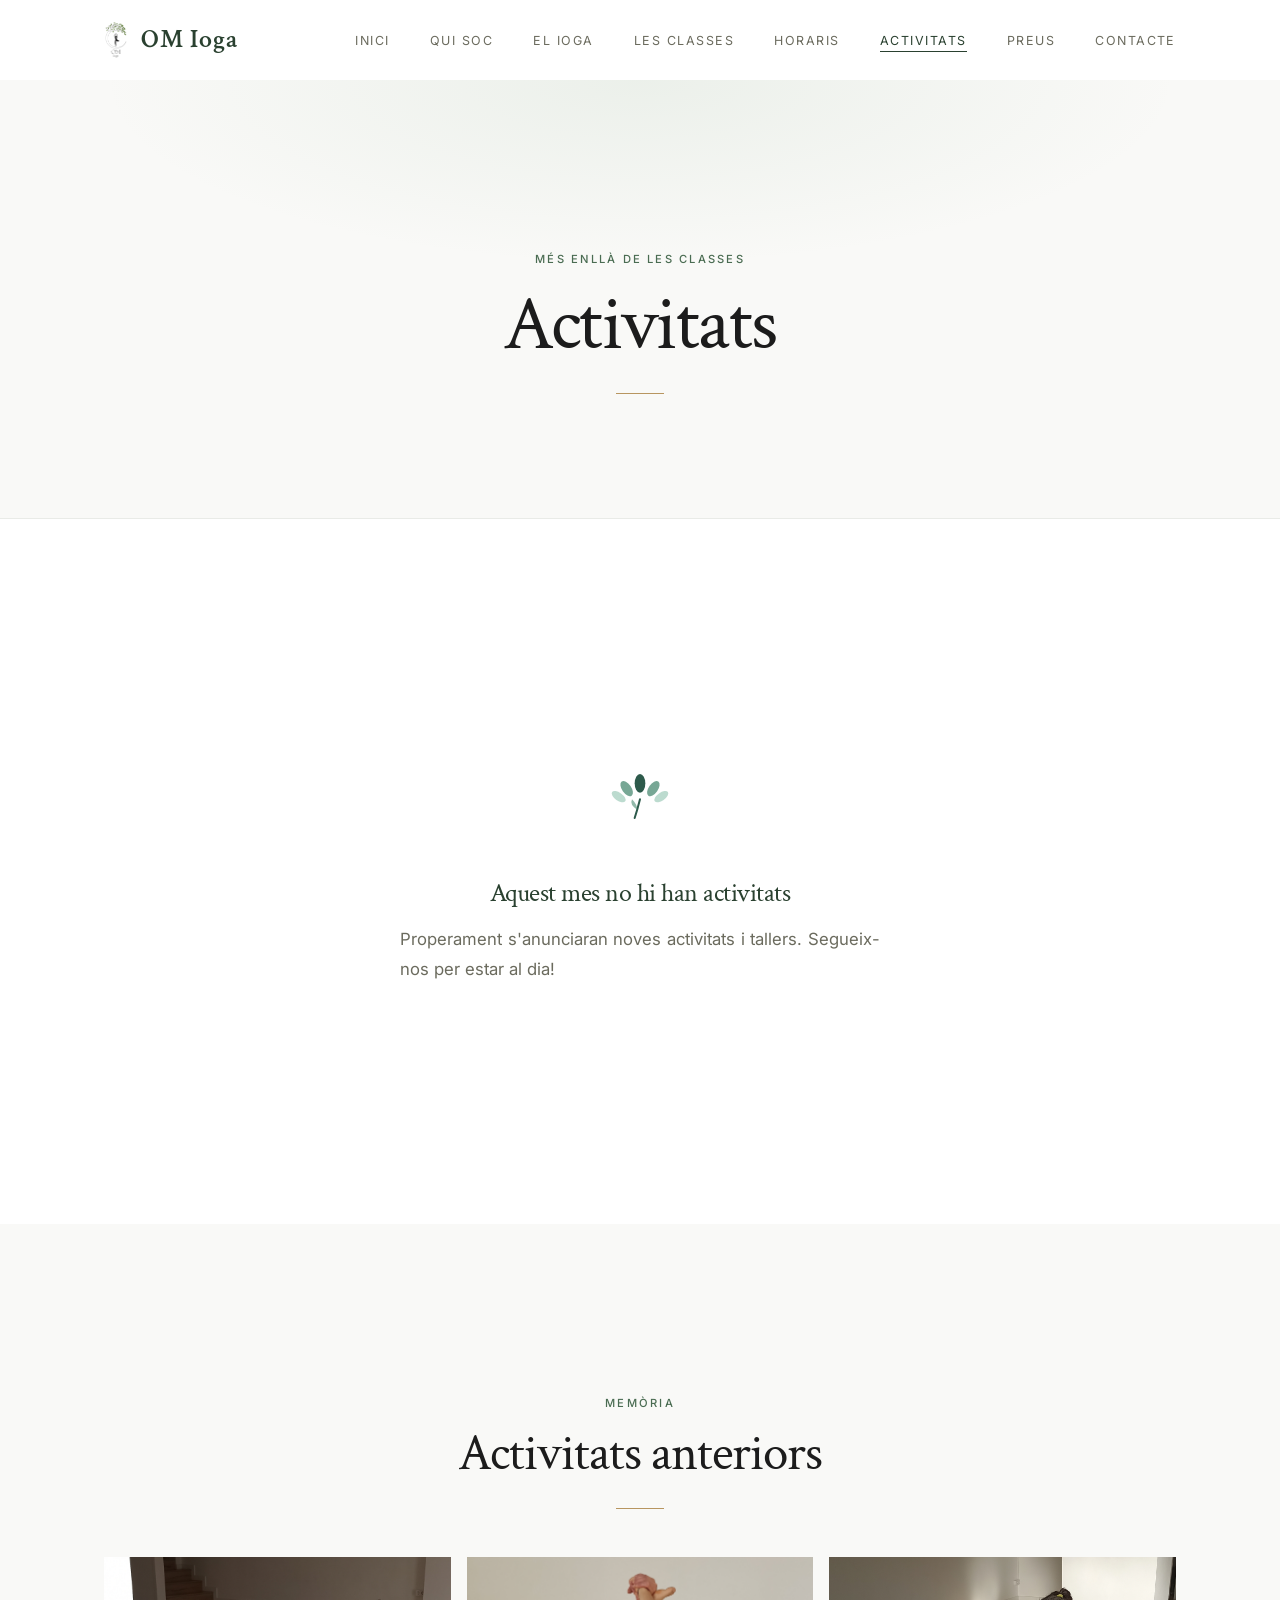
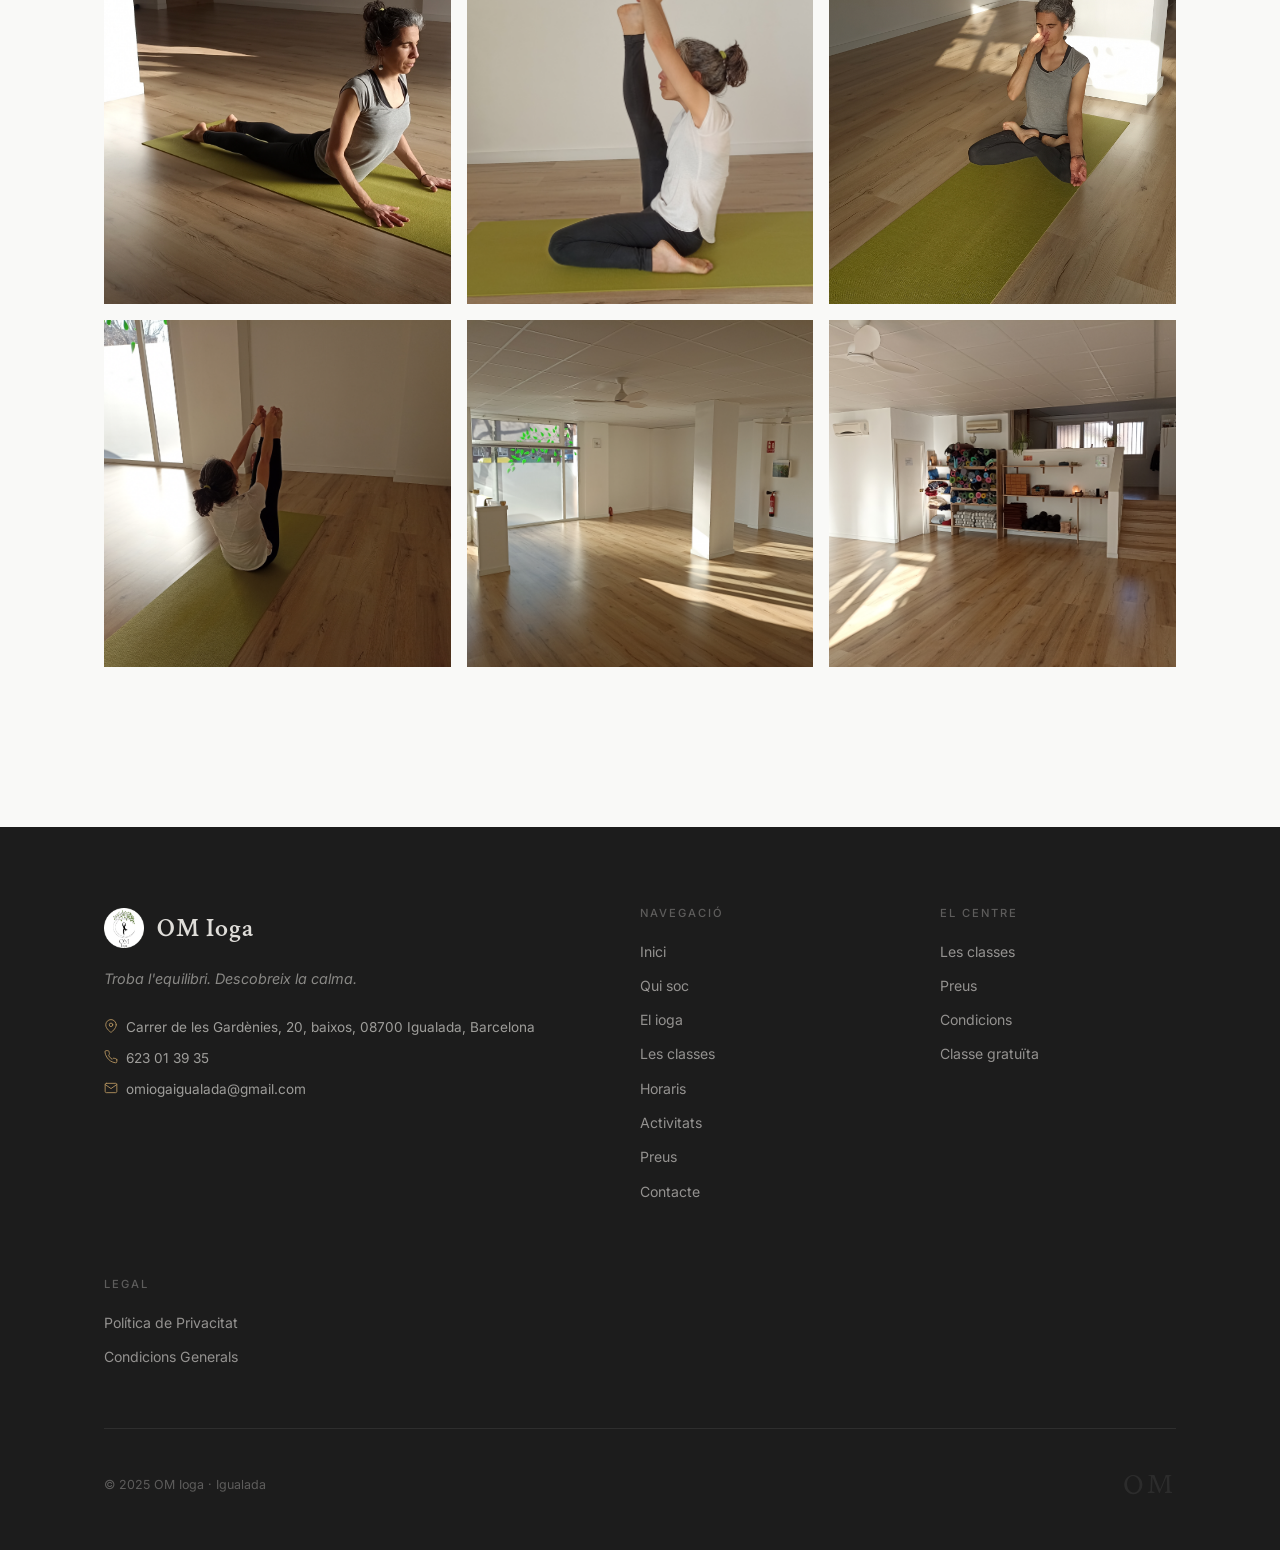
==== activitats.html @ 67debe31 "Canvis" ====
<!DOCTYPE html>
<html lang="ca">
<head>
  <meta charset="UTF-8" />
  <meta name="viewport" content="width=device-width, initial-scale=1.0" />
  <meta name="description" content="Activitats especials, tallers i esdeveniments a OM Ioga Igualada." />
  <meta name="theme-color" content="#2A4130" />
  <title>Activitats | OM Ioga</title>

  <!-- Open Graph -->
  <meta property="og:title"       content="Activitats | OM Ioga" />
  <meta property="og:description" content="Activitats especials, tallers i esdeveniments a OM Ioga Igualada." />
  <meta property="og:type"        content="website" />
  <meta property="og:locale"      content="ca_ES" />

  <link rel="canonical" href="activitats.html" />
  <link rel="icon" type="image/png" href="assets/images/logo-fondo-blanc.png">
  <link rel="stylesheet" href="css/styles.css" />
  <link rel="preconnect" href="https://fonts.googleapis.com" />
  <link rel="preconnect" href="https://fonts.gstatic.com" crossorigin />
  <style>
    /* ── Activitats page styles ── */
    .activitat-empty {
      text-align: center;
      padding: 5rem 2rem;
      color: var(--text-light);
    }
    .activitat-empty .empty-icon {
      font-size: 3.5rem;
      margin-bottom: 1.5rem;
      display: block;
    }
    .activitat-empty h2 {
      font-size: 1.6rem;
      color: var(--green-deep);
      margin-bottom: 1rem;
    }
    .activitat-empty p {
      max-width: 480px;
      margin: 0 auto;
      font-size: 1.05rem;
    }

    .activitat-card {
      display: grid;
      grid-template-columns: 1fr 1fr;
      gap: 3rem;
      align-items: center;
      background: var(--white);
      border-radius: var(--radius-lg);
      overflow: hidden;
      box-shadow: 0 4px 24px rgba(0,0,0,0.07);
    }
    @media (max-width: 768px) {
      .activitat-card { grid-template-columns: 1fr; }
    }
    .activitat-card img {
      width: 100%;
      height: 420px;
      object-fit: cover;
      display: block;
    }
    .activitat-info {
      padding: 2.5rem 2.5rem 2.5rem 0;
    }
    @media (max-width: 768px) {
      .activitat-info { padding: 2rem; }
    }
    .activitat-info h2 {
      font-size: 2rem;
      color: var(--green-deep);
      margin-bottom: 1rem;
    }
    .activitat-meta {
      display: flex;
      flex-wrap: wrap;
      gap: 0.75rem 1.5rem;
      margin-bottom: 1.5rem;
    }
    .activitat-meta span {
      font-size: 0.92rem;
      color: var(--text-light);
      display: flex;
      align-items: center;
      gap: 0.4rem;
    }
    .activitat-info .descripcio {
      font-size: 1.05rem;
      line-height: 1.7;
      margin-bottom: 1.5rem;
      color: var(--text);
    }
    .activitat-preu {
      font-size: 1.4rem;
      font-weight: 700;
      color: var(--green-deep);
      margin-bottom: 1.75rem;
    }

    /* Gallery */
    .activitats-gallery {
      display: grid;
      grid-template-columns: repeat(3, 1fr);
      gap: 1rem;
    }
    @media (max-width: 600px) {
      .activitats-gallery { grid-template-columns: repeat(2, 1fr); }
    }
    .activitats-gallery img {
      width: 100%;
      aspect-ratio: 1 / 1;
      object-fit: cover;
      border-radius: var(--radius-md);
      display: block;
      transition: transform 0.3s ease, box-shadow 0.3s ease;
    }
    .activitats-gallery img:hover {
      transform: scale(1.03);
      box-shadow: 0 8px 24px rgba(0,0,0,0.15);
    }
  </style>
</head>
<body>
  <div id="page-transition" aria-hidden="true"></div>
  <nav id="nav" role="navigation" aria-label="Navegació principal">
    <div class="container nav-inner">
      <a id="nav-logo" class="nav-logo" href="index.html" aria-label="OM Ioga - Inici"><img src="assets/images/omioga-logo.png" alt="OM Ioga"></a>
      <ul id="nav-menu" class="nav-menu" role="menubar"></ul>
      <button id="nav-toggle" class="nav-toggle" aria-label="Obrir menú" aria-expanded="false" aria-controls="nav-menu">
        <span></span><span></span><span></span>
      </button>
    </div>
  </nav>
  <main id="main" role="main"></main>
  <footer id="footer" role="contentinfo"></footer>
  
  <script src="js/main.js"></script>
  <script>
    // Load and render activitats page from content.json
    document.addEventListener('DOMContentLoaded', async () => {
      await loadData();
      buildNav();
      buildFooter();
      buildActivitats(DATA.pages.activitats);
      initNav();
      initScrollAnimations();
      initPageTransitions();
      document.body.style.opacity = '1';
    });
  </script>
</body>
</html>
---- css/styles.css ----
/* ============================================================
   OM IOGA — STYLESHEET PREMIUM
   Disseny: Luxury Minimal · Natura · Apple-level smoothness
   ============================================================ */

/* ── Imports ── */
@import url('https://fonts.googleapis.com/css2?family=Crimson+Text:ital,wght@0,400;0,600;1,400&family=Inter:wght@300;400;500;600&display=swap');

/* ── Design Tokens ── */
:root {
  --cream:        #FAFAF8;
  --cream-dark:   #F9F9F7;
  --green-deep:   #2A4130;
  --green-mid:    #4A6C52;
  --green-light:  #8AAF8E;
  --green-pale:   #C8DCC8;
  --gold:         #B89660;
  --gold-light:   #D4B87A;
  --charcoal:     #1C1C1C;
  --text:         #3A3A3A;
  --text-light:   #6B6B5E;
  --white:        #FFFFFF;
  --border:       rgba(42, 65, 48, 0.08);
  --shadow:       0 4px 40px rgba(42, 65, 48, 0.06);
  --shadow-md:    0 8px 60px rgba(42, 65, 48, 0.1);

  --font-display: 'Crimson Text', Georgia, serif;
  --font-body:    'Inter', sans-serif;

  --radius:       12px;
  --radius-lg:    24px;
  --radius-xl:    40px;

  --transition:   0.5s cubic-bezier(0.25, 0.46, 0.45, 0.94);
  --transition-fast: 0.25s cubic-bezier(0.25, 0.46, 0.45, 0.94);

  --max-w:        1200px;
  --nav-h:        80px;
  --section-gap:  160px;
}

/* ── Reset & Base ── */
*, *::before, *::after { box-sizing: border-box; margin: 0; padding: 0; }

html {
  scroll-behavior: smooth;
  -webkit-font-smoothing: antialiased;
  -moz-osx-font-smoothing: grayscale;
}

body {
  font-family: var(--font-body);
  background: var(--white);
  color: var(--text);
  font-size: 16px;
  line-height: 1.7;
  font-weight: 400;
  overflow-x: hidden;
  padding-top: var(--nav-h);
  /* Hidden by default — JS sets opacity:1 after content is built */
  opacity: 0;
  transition: opacity 0.5s ease;
}

img { display: block; max-width: 100%; height: auto; }
a   { color: inherit; text-decoration: none; }
ul  { list-style: none; }
button { cursor: pointer; border: none; background: none; font: inherit; }

::selection {
  background: var(--green-pale);
  color: var(--green-deep);
}

/* ── Typography ── */
h1, h2, h3, h4, h5, h6 {
  font-family: var(--font-display);
  font-weight: 400;
  line-height: 1.15;
  color: var(--charcoal);
}

h1 { font-size: clamp(2.8rem, 6vw, 5.5rem); letter-spacing: -0.02em; }
h2 { font-size: clamp(2rem, 4vw, 3.6rem); letter-spacing: -0.02em; }
h3 { font-size: clamp(1.4rem, 2.5vw, 2rem); }
h4 { font-size: 1.25rem; font-family: var(--font-body); font-weight: 500; }
p  { font-size: 1rem; color: var(--text-light); line-height: 1.8; text-align: justify; }

.pretitle {
  padding-top: 10px;
  font-family: var(--font-body);
  font-size: 0.7rem;
  font-weight: 500;
  letter-spacing: 0.2em;
  text-transform: uppercase;
  color: var(--green-mid);
  display: block;
  margin-bottom: 0.75rem;
}

/* ── Layout ── */
.container {
  width: 100%;
  max-width: var(--max-w);
  margin: 0 auto;
  padding: 0 clamp(1.5rem, 5vw, 4rem);
}

section { padding: var(--section-gap) 0; }

.section-header {
  text-align: center;
  max-width: 640px;
  margin: 0 auto 4rem;
}

.section-header p {
  margin-top: 1rem;
  font-size: 1.05rem;
}

/* ── Divider ── */
.divider {
  width: 48px;
  height: 1px;
  background: var(--gold);
  margin: 1.5rem auto;
  display: block;
}

.divider--left {
  margin-left: 0;
}

/* ── Navigation ── */
#nav {
  position: fixed;
  top: 0; left: 0; right: 0;
  z-index: 1000;
  height: var(--nav-h);
  background: var(--white);
  transition: background var(--transition), box-shadow var(--transition);
}

#nav.scrolled {
  background: rgba(255, 255, 255, 0.98);
  backdrop-filter: blur(20px);
  -webkit-backdrop-filter: blur(20px);
  box-shadow: 0 1px 0 var(--border);
}

.nav-inner {
  display: flex;
  align-items: center;
  justify-content: space-between;
  height: var(--nav-h);
}

.nav-logo {
  display: flex;
  align-items: center;
  gap: 0.8rem;
  font-family: var(--font-display);
  font-size: 1.6rem;
  font-weight: 600;
  color: var(--green-deep);
  letter-spacing: 0.04em;
}

.logo-img {
  height: 40px;
  width: auto;
  max-width: 50px;
  flex-shrink: 0;
}

.middle-image {
  border-radius: var(--radius-lg);
  padding-bottom: 10px; ;
}

.logo-text {
  display: flex;
  align-items: center;
}

.nav-logo .logo-symbol {
  font-size: 1.1rem;
  color: var(--gold);
}

.nav-menu {
  display: flex;
  align-items: center;
  gap: 2.5rem;
}

.nav-menu a {
  font-size: 0.78rem;
  font-weight: 400;
  letter-spacing: 0.12em;
  text-transform: uppercase;
  color: var(--text-light);
  transition: color var(--transition-fast);
  position: relative;
  padding-bottom: 2px;
}

.nav-menu a::after {
  content: '';
  position: absolute;
  bottom: -2px; left: 0;
  width: 0; height: 1px;
  background: var(--green-deep);
  transition: width var(--transition);
}

.nav-menu a:hover,
.nav-menu a.active {
  color: var(--green-deep);
}

.nav-menu a:hover::after,
.nav-menu a.active::after {
  width: 100%;
}

/* Hamburger */
.nav-toggle {
  display: none;
  flex-direction: column;
  gap: 5px;
  width: 28px;
  cursor: pointer;
  padding: 4px;
}

.nav-toggle span {
  display: block;
  height: 1px;
  background: var(--green-deep);
  transition: all var(--transition);
  transform-origin: center;
}

.nav-toggle.open span:nth-child(1) {
  transform: translateY(6px) rotate(45deg);
}

.nav-toggle.open span:nth-child(2) {
  opacity: 0;
  transform: scaleX(0);
}

.nav-toggle.open span:nth-child(3) {
  transform: translateY(-6px) rotate(-45deg);
}

/* ── Page Transition Overlay ── */
#page-transition {
  position: fixed;
  inset: 0;
  background: var(--green-light);
  z-index: 9999;
  pointer-events: none;
  opacity: 0;
  transition: opacity 0.4s ease;
}

#page-transition.active { opacity: 1; pointer-events: all; }

/* ── Hero (Internal Pages) ── */
.page-hero {
  padding: calc(var(--nav-h) + 80px) 0 100px;
  text-align: center;
  border-bottom: 1px solid var(--border);
  background: var(--cream-dark);
  position: relative;
  overflow: hidden;
}

.page-hero::before {
  content: '';
  position: absolute;
  inset: 0;
  background: radial-gradient(ellipse 60% 60% at 50% 0%, rgba(138, 175, 142, 0.12) 0%, transparent 70%);
  pointer-events: none;
}

.page-hero h1 {
  margin-top: 0.25rem;
}

/* ── Home Hero ── */
.home-hero {
  min-height: 100vh;
  display: flex;
  align-items: center;
  position: relative;
  overflow: hidden;
  padding: var(--nav-h) 0 0;
}

.home-hero__bg {
  position: absolute;
  inset: 0;
  background: radial-gradient(ellipse 80% 80% at 50% -10%, rgba(138, 175, 142, 0.08) 0%, transparent 65%),
              radial-gradient(ellipse 50% 50% at 85% 80%, rgba(184, 150, 96, 0.05) 0%, transparent 60%);
}

.home-hero__content {
  position: relative;
  z-index: 2;
  max-width: 720px;
}

.home-hero h1 {
  font-size: clamp(3.5rem, 8vw, 7rem);
  font-weight: 600;
  color: var(--green-deep);
  line-height: 1.05;
  margin-bottom: 0.3rem;
}

.home-hero__subtitle {
  font-family: var(--font-body);
  font-size: 0.8rem;
  letter-spacing: 0.35em;
  text-transform: uppercase;
  color: var(--green-light);
  display: block;
  margin-bottom: 2rem;
}

.home-hero__desc {
  font-size: 1.1rem;
  color: var(--text-light);
  max-width: 520px;
  margin-bottom: 3rem;
  line-height: 1.85;
}

.hero-ctas {
  display: flex;
  gap: 1rem;
  flex-wrap: wrap;
}

/* ── Tree SVG Container ── */
.home-hero__tree,
.home-hero__logo {
  position: absolute;
  right: -2%;
  top: 50%;
  transform: translateY(-50%);
  width: 52%;
  max-width: 680px;
  opacity: 0.95;
  pointer-events: none;
  display: flex;
  align-items: center;
  justify-content: center;
}

.home-hero__logo img {
  width: 100%;
  max-width: 420px;
  height: auto;
  pointer-events: none;
}

/* ── Buttons ── */
.btn {
  display: inline-flex;
  align-items: center;
  gap: 0.5rem;
  padding: 0.9rem 2.2rem;
  border-radius: 50px;
  font-family: var(--font-body);
  font-size: 0.78rem;
  font-weight: 500;
  letter-spacing: 0.1em;
  text-transform: uppercase;
  transition: all var(--transition);
  white-space: nowrap;
}

.btn-primary {
  background: var(--green-deep);
  color: var(--cream);
}

.btn-primary:hover {
  background: var(--green-mid);
  transform: translateY(-2px);
  box-shadow: 0 12px 40px rgba(42, 65, 48, 0.25);
}

.btn-secondary {
  background: transparent;
  color: var(--green-deep);
  border: 1px solid var(--green-deep);
}

.btn-secondary:hover {
  background: var(--green-deep);
  color: var(--cream);
  transform: translateY(-2px);
}

.btn-gold {
  background: var(--gold);
  color: var(--white);
}

.btn-gold:hover {
  background: var(--gold-light);
  transform: translateY(-2px);
  box-shadow: 0 12px 40px rgba(184, 150, 96, 0.3);
}

/* ── Scroll Indicator ── */
.scroll-hint {
  position: absolute;
  bottom: 2.5rem;
  left: 50%;
  transform: translateX(-50%);
  display: flex;
  flex-direction: column;
  align-items: center;
  gap: 0.5rem;
  font-size: 0.65rem;
  letter-spacing: 0.2em;
  text-transform: uppercase;
  color: var(--green-light);
  animation: bounce 2.4s ease-in-out infinite;
}

.scroll-hint__line {
  width: 1px;
  height: 48px;
  background: linear-gradient(to bottom, var(--green-light), transparent);
}

@keyframes bounce {
  0%, 100% { transform: translateX(-50%) translateY(0); }
  50%       { transform: translateX(-50%) translateY(8px); }
}

/* ── Intro Section (Home) ── */
.intro-section {
  background: var(--cream-dark);
  padding: 100px 0;

}

.intro-grid {
  display: grid;
  grid-template-columns: 1fr 1fr;
  gap: 6rem;
  align-items: center;
}

.intro-text h2 {
  margin-bottom: 1.5rem;
}

.intro-text p {
  font-size: 1.05rem;
  margin-bottom: 1.5rem;
}

.intro-highlight {
  border-left: 2px solid var(--gold);
  padding-left: 1.5rem;
  font-family: var(--font-display);
  font-size: 1.15rem;
  font-style: italic;
  color: var(--green-mid);
  line-height: 1.6;
}

.intro-visual {
  display: flex;
  justify-content: center;
  align-items: center;
}

/* ── Pillars (Home) ── */
.pillars-section {
  padding: var(--section-gap) 0;
}

.pillars-grid {
  display: grid;
  grid-template-columns: repeat(3, 1fr);
  gap: 2rem;
}

.pillar-card {
  padding: 3.5rem 3rem;
  background: var(--white);
  border-radius: var(--radius-lg);
  border: 1px solid var(--border);
  transition: transform var(--transition), box-shadow var(--transition);
  position: relative;
  overflow: hidden;
}

.pillar-card::before {
  content: '';
  position: absolute;
  top: 0; left: 0; right: 0;
  height: 3px;
  background: linear-gradient(90deg, var(--green-mid), var(--gold));
  transform: scaleX(0);
  transition: transform var(--transition);
  transform-origin: left;
}

.pillar-card:hover {
  transform: translateY(-6px);
  box-shadow: var(--shadow-md);
}

.pillar-card:hover::before {
  transform: scaleX(1);
}

.pillar-icon {
  width: 48px;
  height: 48px;
  margin-bottom: 1.5rem;
}

.pillar-card h3 {
  font-size: 1.4rem;
  margin-bottom: 0.75rem;
  color: var(--green-deep);
}

/* ── Quote Section ── */
.quote-section {
  padding: 80px 0;
  background: var(--green-deep);
  text-align: center;
  position: relative;
  overflow: hidden;
}

.quote-section::before {
  content: '';
  position: absolute;
  inset: 0;
  background: radial-gradient(ellipse 60% 60% at 50% 50%, rgba(138, 175, 142, 0.15) 0%, transparent 70%);
}

.quote-mark {
  font-family: var(--font-display);
  font-size: 8rem;
  line-height: 0.6;
  color: rgba(255,255,255,0.06);
  font-style: italic;
  margin-bottom: -1rem;
  display: block;
}

blockquote {
  font-family: var(--font-display);
  font-size: clamp(1.5rem, 3vw, 2.4rem);
  font-weight: 300;
  font-style: italic;
  color: rgba(255,255,255,0.9);
  line-height: 1.45;
  max-width: 760px;
  margin: 0 auto;
  position: relative;
  z-index: 1;
}

.quote-attribution {
  display: block;
  margin-top: 1.5rem;
  font-family: var(--font-body);
  font-size: 0.72rem;
  letter-spacing: 0.2em;
  text-transform: uppercase;
  color: var(--green-light);
  position: relative;
  z-index: 1;
}

/* ── CTA Section ── */
.cta-section {
  padding: 100px 0;
  text-align: center;
  background: var(--cream-dark);
}

.cta-section h2 {
  margin-bottom: 1rem;
}

.cta-section p {
  font-size: 1.05rem;
  margin-bottom: 2.5rem;
  max-width: 520px;
  margin-left: auto;
  margin-right: auto;
}

/* ── Milestones (Qui soc) ── */
.milestones {
  display: grid;
  grid-template-columns: repeat(2, 1fr);
  gap: 1.5rem;
  margin: 3rem 0;
}

.milestone-item {
  padding: 2rem;
  background: var(--white);
  border-radius: var(--radius);
  border: 1px solid var(--border);
  display: flex;
  gap: 1.5rem;
  align-items: flex-start;
}

.milestone-year {
  font-family: var(--font-display);
  font-size: 1.6rem;
  color: var(--gold);
  font-weight: 400;
  white-space: nowrap;
  line-height: 1;
  min-width: 80px;
}

.milestone-text {
  font-size: 0.9rem;
  color: var(--text-light);
  line-height: 1.6;
}

/* ── Bio section ── */
.bio-layout {
  display: grid;
  grid-template-columns: 5fr 4fr;
  gap: 6rem;
  align-items: start;
}

/* Qui Soc — 2 columnes desktop: text esquerra, foto dreta per fila
   Mòbil: columna única, text i foto intercalats en ordre natural */
.bio-split {
  display: grid;
  grid-template-columns: 1fr 1fr;
  gap: 2.5rem 5rem;
  align-items: center;
}

/* Parells text/foto: cada element explícitament a la seva columna */
.bio-item--text {
  grid-column: 1;
  font-size: 1.05rem;
  line-height: 1.85;
  color: var(--text-light);
  align-self: center;
}

.bio-item--img {
  grid-column: 2;
  width: 100%;
  height: auto;
  border-radius: var(--radius-lg);
  box-shadow: var(--shadow-md);
  object-fit: cover;
  align-self: center;
}

.bio-split__text {
  display: flex;
  flex-direction: column;
  gap: 1.5rem;
}

.bio-split__text p {
  font-size: 1.05rem;
  line-height: 1.85;
  color: var(--text-light);
}

.bio-split__images {
  display: flex;
  flex-direction: column;
  gap: 1.5rem;
  position: sticky;
  top: calc(var(--nav-h) + 2rem);
}

.bio-split__img {
  width: 100%;
  height: auto;
  border-radius: var(--radius-lg);
  box-shadow: var(--shadow-md);
  object-fit: cover;
}

.bio-centered {
  max-width: 720px;
  margin: 0 auto;
  text-align: center;
}

.bio-centered p {
  margin-bottom: 1.4rem;
  font-size: 1.05rem;
  line-height: 1.85;
  text-align: center;
}

.bio-centered .middle-image {
  margin: 1rem auto;
  display: block;
}

.bio-text p {
  margin-bottom: 1.4rem;
  font-size: 1.02rem;
  line-height: 1.85;
}

.bio-aside {
  position: sticky;
  top: calc(var(--nav-h) + 2rem);
}

.bio-card {
  background: var(--cream);
  border-radius: var(--radius-lg);
  padding: 2.5rem;
  border: 1px solid var(--border);
}

/* ── Values ── */
.values-grid {
  display: grid;
  grid-template-columns: repeat(3, 1fr);
  gap: 2rem;
  margin-top: 3rem;
}

.value-item {
  padding: 2rem 1.5rem;
  background: var(--cream);
  border-radius: var(--radius);
  border-bottom: 2px solid var(--green-pale);
  transition: border-color var(--transition), transform var(--transition);
}

.value-item:hover {
  border-color: var(--green-mid);
  transform: translateY(-3px);
}

.value-item h4 {
  color: var(--green-deep);
  margin-bottom: 0.75rem;
}

/* ── Styles (Tipus de Ioga) ── */
.styles-grid {
  display: grid;
  grid-template-columns: repeat(3, 1fr);
  gap: 2rem;
}

.style-card {
  padding: 2.5rem 2rem;
  background: var(--white);
  border-radius: var(--radius-lg);
  border: 1px solid var(--border);
  transition: transform var(--transition), box-shadow var(--transition);
}

.style-card:hover {
  transform: translateY(-5px);
  box-shadow: var(--shadow);
}

.style-name {
  font-family: var(--font-display);
  font-size: 2rem;
  color: var(--green-deep);
  margin-bottom: 1rem;
  font-style: italic;
}

/* ── Origin block ── */
.origin-block {
  background: var(--green-deep);
  color: var(--cream);
  border-radius: var(--radius-xl);
  padding: 4rem;
  margin: 4rem 0;
  position: relative;
  overflow: hidden;
}

.origin-block::before {
  content: 'ॐ';
  position: absolute;
  right: 3rem;
  top: 50%;
  transform: translateY(-50%);
  font-size: 10rem;
  color: rgba(255,255,255,0.04);
  line-height: 1;
  pointer-events: none;
}

.origin-block h3 {
  color: var(--cream);
  margin-bottom: 1.5rem;
}

.origin-block p {
  color: rgba(245, 243, 238, 0.8);
  font-size: 1.05rem;
}

.origin-highlight {
  margin-top: 2rem;
  padding: 1.25rem 1.75rem;
  background: rgba(255,255,255,0.08);
  border-left: 2px solid var(--gold);
  border-radius: 0 8px 8px 0;
  font-style: italic;
  font-size: 1rem;
  color: rgba(245, 243, 238, 0.9) !important;
}

/* ── Breath Techniques ── */
.techniques-list {
  display: grid;
  grid-template-columns: repeat(3, 1fr);
  gap: 1.5rem;
  margin-top: 2rem;
}

.technique-item {
  padding: 1.75rem;
  background: var(--white);
  border-radius: var(--radius);
  border: 1px solid var(--border);
}

.technique-name {
  font-family: var(--font-display);
  font-size: 1.3rem;
  color: var(--green-deep);
  margin-bottom: 0.5rem;
  font-style: italic;
}

/* ── Class Features ── */
.features-grid {
  display: grid;
  grid-template-columns: repeat(3, 1fr);
  gap: 1.5rem;
}

.feature-item {
  padding: 2rem;
  background: var(--white);
  border-radius: var(--radius);
  border: 1px solid var(--border);
  transition: transform var(--transition);
}

.feature-item:hover {
  transform: translateY(-3px);
}

.feature-item h4 {
  color: var(--green-deep);
  margin-bottom: 0.5rem;
  font-size: 1rem;
}

.feature-icon {
  width: 32px;
  height: 32px;
  margin-bottom: 1rem;
  color: var(--green-mid);
}

/* ── Session Structure ── */
.session-steps {
  display: flex;
  flex-direction: column;
  gap: 0;
  position: relative;
}

.session-steps::before {
  content: '';
  position: absolute;
  left: 28px;
  top: 0;
  bottom: 0;
  width: 1px;
  background: var(--border);
}

.step-item {
  display: flex;
  gap: 2rem;
  padding: 2rem 0;
  align-items: flex-start;
  position: relative;
}

.step-num {
  font-family: var(--font-display);
  font-size: 0.75rem;
  font-weight: 400;
  letter-spacing: 0.1em;
  color: var(--gold);
  background: var(--cream);
  border: 1px solid var(--border);
  border-radius: 50%;
  width: 56px;
  height: 56px;
  min-width: 56px;
  display: flex;
  align-items: center;
  justify-content: center;
  position: relative;
  z-index: 1;
}

.step-content h4 {
  font-size: 1.05rem;
  color: var(--green-deep);
  margin-bottom: 0.4rem;
}

/* ── Schedule (Horaris) ── */
.schedule-modern-grid {
  display: grid;
  grid-template-columns: repeat(3, 1fr);
  gap: 2rem;
  margin-bottom: 4rem;
}

.schedule-day-card {
  background: var(--white);
  border-radius: var(--radius-lg);
  padding: 2.5rem 2rem;
  border: 1px solid var(--border);
  transition: transform var(--transition), box-shadow var(--transition), border-color var(--transition);
  position: relative;
  overflow: hidden;
}

.schedule-day-card::before {
  content: '';
  position: absolute;
  top: 0;
  left: 0;
  right: 0;
  height: 4px;
  background: linear-gradient(90deg, var(--green-mid), var(--gold));
  transform: scaleX(0);
  transition: transform var(--transition);
  transform-origin: left;
}

.schedule-day-card:hover {
  transform: translateY(-8px);
  box-shadow: var(--shadow-md);
  border-color: var(--green-light);
}

.schedule-day-card:hover::before {
  transform: scaleX(1);
}

.schedule-day-header {
  margin-bottom: 1.75rem;
  padding-bottom: 1.25rem;
  border-bottom: 2px solid var(--green-pale);
}

.schedule-day-name {
  font-family: var(--font-display);
  font-size: 1.8rem;
  color: var(--green-deep);
  font-weight: 600;
  line-height: 1.2;
  margin: 0;
}

.schedule-slots {
  display: flex;
  flex-direction: column;
  gap: 1.25rem;
}

.schedule-slot {
  display: flex;
  gap: 1rem;
  align-items: flex-start;
  padding: 0.75rem 0;
  border-bottom: 1px solid var(--cream-dark);
}

.schedule-slot:last-child {
  border-bottom: none;
}

.slot-time-badge {
  font-size: 0.85rem;
  font-weight: 600;
  color: var(--green-deep);
  min-width: 80px;
  padding: 0.5rem 0.75rem;
  background: var(--green-pale);
  border-radius: 6px;
  text-align: center;
  white-space: nowrap;
}

.slot-info {
  display: flex;
  flex-direction: column;
  gap: 0.25rem;
}

.slot-type {
  font-size: 0.9rem;
  color: var(--text);
  font-weight: 500;
}

.slot-level {
  display: inline-block;
  font-size: 0.65rem;
  letter-spacing: 0.15em;
  text-transform: uppercase;
  color: var(--green-mid);
  background: var(--green-pale);
  opacity: 0.8;
  padding: 0.2rem 0.6rem;
  border-radius: 3px;
  width: fit-content;
}

.schedule-info-banner {
  background: var(--white);
  border: 2px solid var(--gold);
  border-radius: var(--radius-lg);
  padding: 2rem;
  display: flex;
  gap: 1.5rem;
  align-items: flex-start;
  margin-top: 3rem;
}

.banner-icon {
  font-size: 2rem;
  color: var(--gold);
  font-weight: bold;
  min-width: 40px;
  display: flex;
  align-items: center;
  justify-content: center;
}

.banner-text {
  color: var(--text);
  line-height: 1.6;
  font-size: 0.95rem;
}

.banner-text strong {
  color: var(--green-deep);
  display: block;
  margin-bottom: 0.25rem;
  font-size: 1rem;
}

.schedule-image-placeholder {
  width: 100%;
  height: 100%;
  min-height: 360px;
  background: linear-gradient(135deg, rgba(138, 175, 142, 0.08) 0%, rgba(184, 150, 96, 0.05) 100%);
  border: 2px dashed var(--border);
  border-radius: var(--radius-lg);
  display: flex;
  align-items: center;
  justify-content: center;
  text-align: center;
  flex-direction: column;
}

.placeholder-content {
  color: var(--text-light);
}

.placeholder-content h3 {
  color: var(--green-deep);
  margin-bottom: 0.5rem;
  font-size: 1.3rem;
}

.schedule-grid {
  display: grid;
  grid-template-columns: repeat(3, 1fr);
  gap: 1.5rem;
}

/* ── Prices ── */
.price-intro {
  text-align: center;
  max-width: 600px;
  margin: 0 auto 4rem;
  font-size: 1.05rem;
}

.pricing-plans-grid {
  display: grid;
  grid-template-columns: repeat(3, 1fr);
  gap: 2rem;
  margin: 3rem 0;
}

.price-plan-card {
  background: var(--white);
  border-radius: var(--radius-lg);
  padding: 3rem 2.5rem;
  border: 2px solid var(--border);
  text-align: center;
  position: relative;
  transition: all var(--transition);
  display: flex;
  flex-direction: column;
}

.price-plan-card:hover {
  transform: translateY(-8px);
  box-shadow: var(--shadow-md);
  border-color: var(--green-light);
}

.price-plan-card.featured-plan {
  background: var(--green-deep);
  border-color: var(--green-deep);
  transform: scale(1.05);
  color: var(--white);
}

.price-plan-card.featured-plan:hover {
  transform: scale(1.05) translateY(-8px);
  box-shadow: 0 12px 50px rgba(42, 65, 48, 0.3);
}

.plan-badge {
  position: absolute;
  top: -16px;
  left: 50%;
  transform: translateX(-50%);
  background: var(--gold);
  color: var(--white);
  font-size: 0.65rem;
  letter-spacing: 0.15em;
  text-transform: uppercase;
  font-weight: 600;
  padding: 0.4rem 1rem;
  border-radius: 20px;
  white-space: nowrap;
}

.plan-frequency {
  font-family: var(--font-body);
  font-size: 0.75rem;
  letter-spacing: 0.2em;
  text-transform: uppercase;
  margin-bottom: 1.5rem;
  color: var(--text-light);
}

.price-plan-card.featured-plan .plan-frequency {
  color: var(--green-light);
}

.plan-price {
  font-family: var(--font-display);
  font-size: 4rem;
  font-weight: 600;
  color: var(--green-deep);
  line-height: 1;
  margin-bottom: 0.25rem;
}

.price-plan-card.featured-plan .plan-price {
  color: var(--white);
}

.plan-period {
  font-size: 0.9rem;
  color: var(--text-light);
  margin-bottom: 2.5rem;
}

.price-plan-card.featured-plan .plan-period {
  color: var(--green-pale);
}

.plan-cta {
  margin-top: auto;
}

.pricing-grid {
  display: grid;
  grid-template-columns: repeat(3, 1fr);
  gap: 2rem;
  margin: 3rem 0;
}

.price-card {
  background: var(--white);
  border-radius: var(--radius-lg);
  padding: 2.5rem 2rem;
  border: 1px solid var(--border);
  text-align: center;
  position: relative;
  transition: transform var(--transition), box-shadow var(--transition);
}

.price-card:hover {
  transform: translateY(-6px);
  box-shadow: var(--shadow-md);
}

.price-card.featured {
  background: var(--green-deep);
  color: var(--cream);
  border-color: var(--green-deep);
  transform: scale(1.04);
}

.price-card.featured:hover {
  transform: scale(1.04) translateY(-6px);
}

.featured-label {
  position: absolute;
  top: -12px;
  left: 50%;
  transform: translateX(-50%);
  background: var(--gold);
  color: var(--white);
  font-size: 0.65rem;
  letter-spacing: 0.15em;
  text-transform: uppercase;
  padding: 0.3rem 0.8rem;
  border-radius: 20px;
  white-space: nowrap;
}

.price-days {
  font-family: var(--font-body);
  font-size: 0.8rem;
  letter-spacing: 0.1em;
  text-transform: uppercase;
  margin-bottom: 1.5rem;
  opacity: 0.7;
}

.price-card.featured .price-days { color: var(--green-pale); opacity: 1; }

.price-amount {
  font-family: var(--font-display);
  font-size: 3.5rem;
  font-weight: 400;
  color: var(--green-deep);
  line-height: 1;
}

.price-card.featured .price-amount { color: var(--cream); }

.price-per {
  font-size: 0.8rem;
  color: var(--text-light);
  margin-top: 0.25rem;
}

.price-card.featured .price-per { color: var(--green-pale); }

.price-option-card {
  background: var(--white);
  border-radius: var(--radius-lg);
  padding: 2.5rem;
  border: 1px solid var(--border);
  text-align: center;
  transition: transform var(--transition), box-shadow var(--transition);
}

.price-option-card:hover {
  transform: translateY(-4px);
  box-shadow: var(--shadow);
}

.price-option-card h4 {
  color: var(--green-deep);
  font-size: 1.1rem;
  margin-bottom: 1rem;
}

.option-price {
  font-family: var(--font-display);
  font-size: 2.5rem;
  color: var(--green-deep);
  font-weight: 600;
  margin-bottom: 1rem;
}

.option-desc {
  font-size: 0.9rem;
  color: var(--text-light);
  line-height: 1.6;
}

.bonus-packs-grid {
  display: grid;
  grid-template-columns: repeat(3, 1fr);
  gap: 2rem;
  margin-top: 3rem;
}

.bonus-pack-card {
  text-align: center;
  padding: 3rem 2rem;
  background: var(--white);
  border-radius: var(--radius-lg);
  border: 1px solid var(--border);
  transition: all var(--transition);
  display: flex;
  flex-direction: column;
  align-items: center;
  justify-content: center;
}

.bonus-pack-card:hover {
  transform: translateY(-6px);
  box-shadow: var(--shadow-md);
  border-color: var(--green-light);
}

.bonus-value {
  font-family: var(--font-display);
  font-size: 1.8rem;
  color: var(--green-deep);
  font-weight: 600;
  margin-bottom: 0.75rem;
}

.bonus-amount {
  font-family: var(--font-display);
  font-size: 3rem;
  color: var(--green-deep);
  font-weight: 600;
  line-height: 1;
  margin-bottom: 0.75rem;
}

.bonus-subtitle {
  font-size: 0.75rem;
  letter-spacing: 0.1em;
  text-transform: uppercase;
  color: var(--text-light);
}

.bonus-grid {
  display: grid;
  grid-template-columns: repeat(3, 1fr);
  gap: 1.5rem;
  margin-top: 2rem;
}

.bonus-card {
  text-align: center;
  padding: 2rem;
  background: var(--white);
  border-radius: var(--radius-lg);
  border: 1px solid var(--border);
  transition: transform var(--transition);
}

.bonus-card:hover { transform: translateY(-4px); }

.trial-banner {
  background: var(--white);
  border-radius: var(--radius-lg);
  padding: 3rem;
  display: flex;
  justify-content: space-between;
  align-items: center;
  gap: 2rem;
  border: 2px solid var(--gold);
  text-align: left;
}

.pricing-options-grid {
  display: grid;
  grid-template-columns: 1fr 1fr;
  gap: 2rem;
}

/* ── Responsive Grid Layouts ── */
.intro-gallery-grid {
  display: grid;
  grid-template-columns: 1fr 1fr;
  gap: 3rem;
  align-items: start;
}

.gallery-3col-grid {
  display: grid;
  grid-template-columns: repeat(3, 1fr);
  gap: 2rem;
}

.trial-offer-banner {
  background: var(--white);
  border: 2px solid var(--gold);
  border-radius: var(--radius-lg);
  padding: 3.5rem;
  display: flex;
  justify-content: space-between;
  align-items: center;
  gap: 3rem;
}

.trial-offer-banner h3 {
  color: var(--green-deep);
  margin-bottom: 0.75rem;
}

.trial-offer-banner p {
  margin: 0;
  max-width: 400px;
}

.trial-banner {
  background: var(--white);
  border-radius: var(--radius-lg);
  padding: 3rem;
  display: flex;
  justify-content: space-between;
  align-items: center;
  gap: 2rem;
  border: 2px solid var(--gold);
  text-align: left;
}

.bonus-classes {
  font-family: var(--font-display);
  font-size: 1.8rem;
  color: var(--green-deep);
  margin-bottom: 0.5rem;
}

.bonus-price {
  font-family: var(--font-display);
  font-size: 2.8rem;
  color: var(--gold);
  font-weight: 300;
}

.trial-banner {
  margin-top: 4rem;
  background: linear-gradient(135deg, var(--green-deep), var(--green-mid));
  border-radius: var(--radius-xl);
  padding: 3.5rem 4rem;
  display: flex;
  justify-content: space-between;
  align-items: center;
  gap: 2rem;
  color: var(--cream);
}

.trial-banner h3 {
  color: var(--cream);
  font-size: 2rem;
  margin-bottom: 0.75rem;
}

.trial-banner p {
  color: var(--green-pale);
  max-width: 400px;
}

/* ── Conditions ── */
.conditions-sections {
  display: flex;
  flex-direction: column;
  gap: 3rem;
}

.condition-section {
  padding: 2.5rem;
  background: var(--white);
  border-radius: var(--radius-lg);
  border: 1px solid var(--border);
}

.condition-section h3 {
  font-size: 1.4rem;
  color: var(--green-deep);
  margin-bottom: 1.5rem;
  padding-bottom: 1rem;
  border-bottom: 1px solid var(--border);
}

.conditions-list {
  display: flex;
  flex-direction: column;
  gap: 0.75rem;
}

.conditions-list li {
  display: flex;
  gap: 1rem;
  font-size: 0.95rem;
  color: var(--text-light);
  line-height: 1.6;
}

.conditions-list li::before {
  content: '';
  display: block;
  width: 4px;
  height: 4px;
  min-width: 4px;
  background: var(--gold);
  border-radius: 50%;
  margin-top: 0.65rem;
}

/* ── Contact ── */
.contact-layout {
  display: grid;
  grid-template-columns: 1fr 1.4fr;
  gap: 5rem;
  align-items: start;
}

.contact-info {
  position: sticky;
  top: calc(var(--nav-h) + 2rem);
}

.contact-info h2 {
  margin-bottom: 0.75rem;
}

.contact-info > p {
  font-size: 1.05rem;
  margin-bottom: 2.5rem;
  line-height: 1.75;
}

.contact-details {
  display: flex;
  flex-direction: column;
  gap: 1.25rem;
}

.contact-detail {
  display: flex;
  gap: 1rem;
  align-items: flex-start;
}

.contact-detail-icon {
  width: 40px;
  height: 40px;
  min-width: 40px;
  border-radius: 10px;
  background: var(--white);
  border: 1px solid var(--border);
  display: flex;
  align-items: center;
  justify-content: center;
}

.contact-detail-icon svg {
  width: 18px;
  height: 18px;
  stroke: var(--green-mid);
}

.contact-detail-label {
  font-size: 0.7rem;
  letter-spacing: 0.1em;
  text-transform: uppercase;
  color: var(--green-light);
  margin-bottom: 0.15rem;
}

.contact-detail-value {
  font-size: 0.95rem;
  color: var(--text);
  line-height: 1.4;
}

/* ── Form ── */
.contact-form {
  background: var(--white);
  border-radius: var(--radius-xl);
  padding: 3rem;
  border: 1px solid var(--border);
  box-shadow: var(--shadow);
}

.form-group {
  margin-bottom: 1.5rem;
}

.form-group label {
  display: block;
  font-size: 0.75rem;
  letter-spacing: 0.1em;
  text-transform: uppercase;
  color: var(--green-mid);
  margin-bottom: 0.5rem;
  font-weight: 500;
}

.form-group input,
.form-group textarea {
  width: 100%;
  padding: 0.9rem 1.2rem;
  background: var(--cream);
  border: 1px solid var(--border);
  border-radius: var(--radius);
  font-family: var(--font-body);
  font-size: 0.95rem;
  color: var(--text);
  transition: border-color var(--transition-fast), box-shadow var(--transition-fast);
  appearance: none;
  -webkit-appearance: none;
  resize: vertical;
}

.form-group textarea { min-height: 120px; }

.form-group input:focus,
.form-group textarea:focus {
  outline: none;
  border-color: var(--green-mid);
  box-shadow: 0 0 0 3px rgba(74, 108, 82, 0.1);
  background: var(--white);
}

.form-group input::placeholder,
.form-group textarea::placeholder {
  color: #B0ADA5;
}

.form-checkbox {
  display: flex;
  align-items: center;
  gap: 0.75rem;
  margin-bottom: 1.75rem;
  cursor: pointer;
}

.form-checkbox input[type="checkbox"] {
  width: 18px;
  height: 18px;
  min-width: 18px;
  border-radius: 4px;
  accent-color: var(--green-deep);
  cursor: pointer;
}

.form-checkbox span {
  font-size: 0.88rem;
  color: var(--text-light);
  user-select: none;
}

.form-submit {
  width: 100%;
  padding: 1rem 2rem;
  background: var(--green-deep);
  color: var(--cream);
  border-radius: 50px;
  font-family: var(--font-body);
  font-size: 0.8rem;
  font-weight: 500;
  letter-spacing: 0.12em;
  text-transform: uppercase;
  transition: all var(--transition);
  display: flex;
  align-items: center;
  justify-content: center;
  gap: 0.5rem;
}

.form-submit svg {
  width: 16px;
  height: 16px;
  stroke-width: 2;
}

.form-submit:hover {
  background: var(--green-mid);
  transform: translateY(-2px);
  box-shadow: 0 12px 40px rgba(42, 65, 48, 0.25);
}

.form-success {
  display: none;
  text-align: center;
  padding: 2rem;
}

.form-success svg {
  width: 48px;
  height: 48px;
  stroke: var(--green-mid);
  margin: 0 auto 1rem;
  display: block;
}

.form-success p {
  font-size: 1rem;
  color: var(--green-deep);
}

/* ── Map embed ── */
.map-container {
  margin-top: 5rem;
  border-radius: var(--radius-xl);
  overflow: hidden;
  height: 360px;
  border: 1px solid var(--border);
}

.map-container iframe {
  width: 100%;
  height: 100%;
  display: block;
}

/* ── Footer ── */
footer {
  background: var(--charcoal);
  color: rgba(245, 243, 238, 0.7);
  padding: 5rem 0 2.5rem;
}

.footer-grid {
  display: grid;
  grid-template-columns: 2fr 1fr 1fr;
  gap: 4rem;
  padding-bottom: 3rem;
  border-bottom: 1px solid rgba(255,255,255,0.08);
}

.footer-brand .nav-logo {
  color: rgba(245, 243, 238, 0.9);
  margin-bottom: 1rem;
  display: inline-flex;
}

.footer-tagline {
  font-size: 0.9rem;
  color: rgba(245, 243, 238, 0.5);
  font-style: italic;
  margin-bottom: 1.5rem;
}

.footer-contact-item {
  display: flex;
  gap: 0.5rem;
  font-size: 0.85rem;
  margin-bottom: 0.5rem;
  color: rgba(245, 243, 238, 0.6);
  align-items: flex-start;
}

.footer-contact-item svg {
  width: 14px;
  height: 14px;
  min-width: 14px;
  stroke: var(--gold);
  margin-top: 3px;
}

.footer-nav h5 {
  font-family: var(--font-body);
  font-size: 0.7rem;
  font-weight: 500;
  letter-spacing: 0.18em;
  text-transform: uppercase;
  color: rgba(245, 243, 238, 0.3);
  margin-bottom: 1.25rem;
}

.footer-nav a {
  display: block;
  font-size: 0.88rem;
  color: rgba(245, 243, 238, 0.55);
  margin-bottom: 0.65rem;
  transition: color var(--transition-fast);
}

.footer-nav a:hover { color: rgba(245, 243, 238, 0.9); }

.footer-bottom {
  display: flex;
  justify-content: space-between;
  align-items: center;
  padding-top: 2rem;
  font-size: 0.78rem;
  color: rgba(245, 243, 238, 0.3);
}

.footer-om {
  font-family: var(--font-display);
  font-size: 1.8rem;
  color: rgba(245, 243, 238, 0.08);
  letter-spacing: 0.1em;
}

/* ── Animations ── */
.reveal {
  opacity: 0;
  transform: translateY(30px);
  transition: opacity 0.9s cubic-bezier(0.25, 0.46, 0.45, 0.94),
              transform 0.9s cubic-bezier(0.25, 0.46, 0.45, 0.94);
}

.reveal.visible {
  opacity: 1;
  transform: translateY(0);
}

.reveal-scale {
  opacity: 0;
  transform: scale(0.96);
  transition: opacity 0.8s ease, transform 0.8s ease;
}

.reveal-scale.visible {
  opacity: 1;
  transform: scale(1);
}

.reveal-left {
  opacity: 0;
  transform: translateX(-30px);
  transition: opacity 0.9s ease, transform 0.9s ease;
}

.reveal-left.visible {
  opacity: 1;
  transform: translateX(0);
}

.reveal-right {
  opacity: 0;
  transform: translateX(30px);
  transition: opacity 0.9s ease, transform 0.9s ease;
}

.reveal-right.visible {
  opacity: 1;
  transform: translateX(0);
}

/* Stagger delays */
.stagger-1 { transition-delay: 0.1s; }
.stagger-2 { transition-delay: 0.2s; }
.stagger-3 { transition-delay: 0.3s; }
.stagger-4 { transition-delay: 0.4s; }
.stagger-5 { transition-delay: 0.5s; }
.stagger-6 { transition-delay: 0.6s; }

/* ── Leaf float animation ── */
@keyframes leafFloat {
  0%, 100% { transform: translateY(0) rotate(0deg); }
  25%       { transform: translateY(-6px) rotate(2deg); }
  75%       { transform: translateY(4px) rotate(-1.5deg); }
}

.leaf-animate { animation: leafFloat 6s ease-in-out infinite; }
.leaf-animate-2 { animation: leafFloat 8s ease-in-out infinite 1s; }
.leaf-animate-3 { animation: leafFloat 7s ease-in-out infinite 0.5s; }

/* ── Section separator ── */
.sep {
  display: flex;
  align-items: center;
  gap: 1.5rem;
  margin: 2rem 0;
  opacity: 0.3;
}

.sep::before,
.sep::after {
  content: '';
  flex: 1;
  height: 1px;
  background: var(--green-mid);
}

.sep span {
  font-family: var(--font-display);
  font-size: 1.2rem;
  color: var(--green-mid);
}

/* ── Om Symbol ── */
.om-symbol {
  font-family: serif;
  font-size: 1.2em;
  color: var(--gold);
  display: inline-block;
}

/* ── Carousel ── */
.carousel-wrapper {
  position: relative;
  margin-top: 3rem;
}

.carousel-container {
  position: relative;
  width: 100%;
  overflow: hidden;
  border-radius: var(--radius-lg);
  aspect-ratio: 16 / 10;
  background: var(--text);
}

.carousel-track {
  display: flex;
  width: 100%;
  height: 100%;
  transition: transform 0.6s cubic-bezier(0.25, 0.46, 0.45, 0.94);
}

.carousel-slide {
  min-width: 100%;
  height: 100%;
  display: flex;
  align-items: center;
  justify-content: center;
  flex-shrink: 0;
  background-size: contain !important;
  background-repeat: no-repeat !important;
  background-position: center !important;
}

.carousel-nav {
  position: absolute;
  top: 50%;
  transform: translateY(-50%);
  z-index: 10;
  width: 48px;
  height: 48px;
  border-radius: 50%;
  background: rgba(255, 255, 255, 0.9);
  color: var(--green-deep);
  display: flex;
  align-items: center;
  justify-content: center;
  cursor: pointer;
  transition: all var(--transition-fast);
  border: none;
  padding: 0;
}

.carousel-nav:hover {
  background: var(--white);
  transform: translateY(-50%) scale(1.1);
  box-shadow: 0 4px 20px rgba(42, 65, 48, 0.15);
}

.carousel-prev {
  left: 1.5rem;
}

.carousel-next {
  right: 1.5rem;
}

.carousel-dots {
  display: flex;
  justify-content: center;
  gap: 0.8rem;
  margin-top: 1.5rem;
  flex-wrap: wrap;
}

.carousel-dot {
  width: 10px;
  height: 10px;
  border-radius: 50%;
  background: var(--green-light);
  border: none;
  cursor: pointer;
  padding: 0;
  transition: all var(--transition-fast);
}

.carousel-dot:hover {
  background: var(--green-mid);
}

.carousel-dot.active {
  background: var(--green-deep);
  width: 28px;
  border-radius: 5px;
}

.intro-grid .carousel-wrapper {
  margin-top: 0;
}

.intro-grid .carousel-container {
  aspect-ratio: 3 / 2;
}

/* ══════════════════════════════════════════
   RESPONSIVE — Comprehensive
   ══════════════════════════════════════════ */

/* ── Tablet: ≤1024px ── */
@media (max-width: 1024px) {
  :root { --section-gap: 80px; }

  .intro-grid,
  .bio-layout,
  .bio-split,
  .contact-layout,
  .intro-gallery-grid { grid-template-columns: 1fr; gap: 3rem; }

  /* Bio split: remove explicit column placement so items flow naturally */
  .bio-item--text,
  .bio-item--img { grid-column: auto; }

  .bio-split__images { position: static; }

  .bio-aside,
  .contact-info { position: static; }

  .intro-visual { display: none; }

  .pillars-grid,
  .features-grid,
  .styles-grid,
  .values-grid { grid-template-columns: repeat(2, 1fr); }

  .pricing-grid,
  .pricing-plans-grid,
  .schedule-grid,
  .schedule-modern-grid { grid-template-columns: repeat(2, 1fr); }

  .gallery-3col-grid { grid-template-columns: repeat(2, 1fr); }

  .home-hero__tree { display: none; }

  .trial-banner {
    flex-direction: column;
    text-align: center;
    padding: 2.5rem 2rem;
  }

  .pricing-options-grid { grid-template-columns: 1fr; }

  .trial-offer-banner {
    flex-direction: column;
    text-align: center;
    padding: 2.5rem 2rem;
    gap: 1.5rem;
  }

  .techniques-list,
  .bonus-packs-grid,
  .bonus-grid { grid-template-columns: repeat(2, 1fr); }

  .footer-grid { grid-template-columns: 1fr 1fr; gap: 2.5rem; }
}

/* ── Mobile: ≤768px ── */
@media (max-width: 768px) {
  :root {
    --section-gap: 60px;
    --nav-h: 64px;
  }

  /* Nav mobile */
  .nav-menu {
    display: none !important;
    position: fixed;
    top: var(--nav-h);
    left: 0;
    right: 0;
    bottom: 0;
    width: 100%;
    height: calc(100vh - var(--nav-h));
    background: var(--cream);
    backdrop-filter: blur(10px);
    -webkit-backdrop-filter: blur(10px);
    flex-direction: column;
    justify-content: flex-start;
    align-items: stretch;
    padding: 2rem 0;
    gap: 0;
    z-index: 998;
    overflow-y: auto;
    -webkit-overflow-scrolling: touch;
  }

  .nav-menu.open { display: flex !important; }

  .nav-menu li { padding: 0; margin: 0; }

  .nav-menu a {
    display: block;
    padding: 1.2rem 1.5rem;
    font-size: 0.95rem;
    font-weight: 500;
    letter-spacing: 0.1em;
    text-transform: uppercase;
    color: var(--text);
    border-bottom: 1px solid var(--border);
    transition: background var(--transition-fast), color var(--transition-fast);
  }

  .nav-menu a:active,
  .nav-menu a:hover {
    background: var(--cream-dark);
    color: var(--green-deep);
  }

  .nav-menu a.active {
    background: var(--green-pale);
    color: var(--green-deep);
    font-weight: 600;
  }

  .nav-menu a::after { display: none; }

  .nav-toggle {
    display: flex;
    z-index: 1001;
    padding: 8px;
  }

  /* Grids → single column */
  .pillars-grid,
  .features-grid,
  .styles-grid,
  .values-grid,
  .pricing-grid,
  .pricing-plans-grid,
  .schedule-grid,
  .schedule-modern-grid,
  .gallery-3col-grid,
  .intro-gallery-grid,
  .milestones,
  .techniques-list,
  .bonus-packs-grid,
  .bonus-grid { grid-template-columns: 1fr; }

  /* Bio split mobile: 1 columna, text i fotos intercalats
     (ordre natural HTML: p → img → p → img → ...) */
  .bio-split {
    grid-template-columns: 1fr;
    gap: 1.5rem;
  }

  .bio-item--text,
  .bio-item--img {
    grid-column: 1;
  }

  .bio-item--img {
    max-height: 300px;
    object-fit: cover;
    width: 100%;
  }

  /* Contact layout */
  .contact-layout { grid-template-columns: 1fr; gap: 2rem; }
  .contact-info { position: static; }

  /* Pricing */
  .price-card.featured,
  .price-plan-card.featured-plan { transform: scale(1); }

  .price-card.featured:hover,
  .price-plan-card.featured-plan:hover { transform: translateY(-4px); }

  /* Misc */
  .origin-block { padding: 2.5rem 2rem; }
  .contact-form { padding: 2rem; }
  .footer-grid { grid-template-columns: 1fr; gap: 2rem; }
  .footer-bottom { flex-direction: column; gap: 0.5rem; text-align: center; }

  .home-hero h1 { font-size: clamp(3rem, 12vw, 5rem); }

  .hero-ctas { flex-direction: column; }
  .hero-ctas .btn { text-align: center; justify-content: center; }

  .trial-banner { padding: 2rem 1.5rem; }

  /* Intro grid */
  .intro-grid { grid-template-columns: 1fr; gap: 2rem; }

  /* Classes layout */
  .classes-layout { flex-direction: column !important; }

  /* Carousel */
  .carousel-nav { width: 40px; height: 40px; }
  .carousel-prev { left: 1rem; }
  .carousel-next { right: 1rem; }
  .carousel-dots { gap: 0.6rem; }

  /* Schedule cards */
  .schedule-day-card { padding: 1.5rem; }

  /* Map */
  .map-container iframe { height: 260px; }
}

/* ── Small mobile: ≤480px ── */
@media (max-width: 480px) {
  .container { padding: 0 1.25rem; }

  .page-hero { padding: calc(var(--nav-h) + 50px) 0 50px; }

  .condition-section,
  .pillar-card,
  .style-card { padding: 1.75rem 1.25rem; }

  .bio-item--img { max-height: 240px; }

  /* Buttons full width on small screens */
  .btn { width: 100%; justify-content: center; }
  .hero-ctas .btn,
  .plan-cta { width: auto; }

  /* Pricing */
  .price-plan-card { padding: 2rem 1.5rem; }
  .bonus-pack-card { padding: 1.5rem; }

  /* Section headers */
  .section-header { margin-bottom: 2.5rem; }

  /* Footer */
  .footer-brand .nav-logo { font-size: 1.3rem; }

  /* Carousel */
  .carousel-container { aspect-ratio: 4 / 3; }
  .carousel-nav { width: 36px; height: 36px; font-size: 0.9rem; }
  .carousel-prev { left: 0.75rem; }
  .carousel-next { right: 0.75rem; }
  .carousel-dot { width: 8px; height: 8px; }
  .carousel-dot.active { width: 24px; }
}


/* ─── Form error box ─── */
.form-error {
  display: flex;
  align-items: flex-start;
  gap: 10px;
  background: #fff5f5;
  border: 1px solid #f5c6c6;
  border-left: 3px solid #c0392b;
  border-radius: var(--radius-md);
  padding: 0.875rem 1rem;
  margin-bottom: 1.25rem;
  font-size: 0.9rem;
  color: #8b1a1a;
  line-height: 1.5;
}

/* ─── Steps list (classes page) ─── */
.steps-list {
  max-width: 700px;
  margin: 0 auto;
  display: flex;
  flex-direction: column;
  gap: 0;
}

.step-item {
  display: flex;
  gap: 2rem;
  padding: 2rem 0;
  border-bottom: 1px solid var(--border);
  align-items: flex-start;
}

.step-item:last-child {
  border-bottom: none;
}

.step-num {
  font-family: var(--font-serif, serif);
  font-size: 2rem;
  color: var(--green-mid);
  opacity: 0.4;
  min-width: 48px;
  line-height: 1;
  padding-top: 0.2rem;
}

.step-content h4 {
  font-size: 1rem;
  font-weight: 600;
  color: var(--green-deep);
  margin-bottom: 0.4rem;
}

.step-content p {
  font-size: 0.95rem;
  color: var(--text-light);
  margin: 0;
  line-height: 1.6;
}
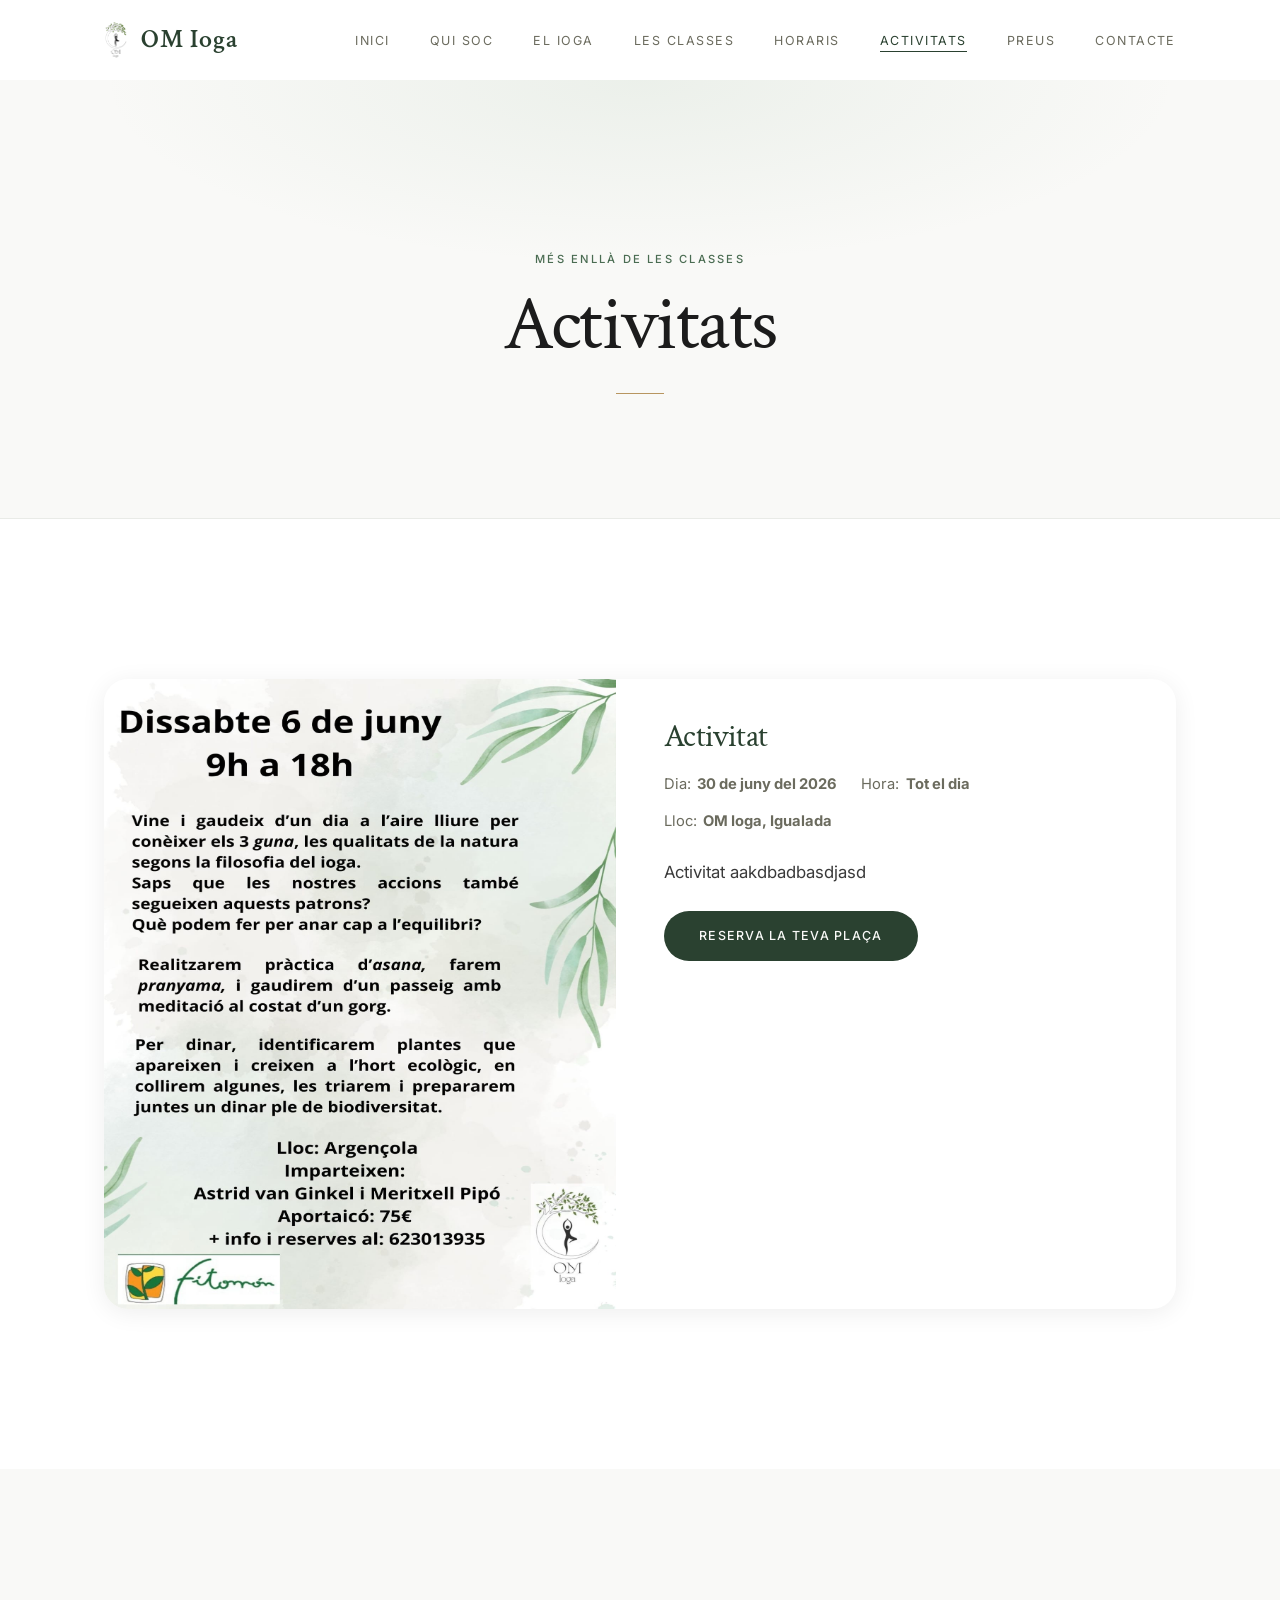
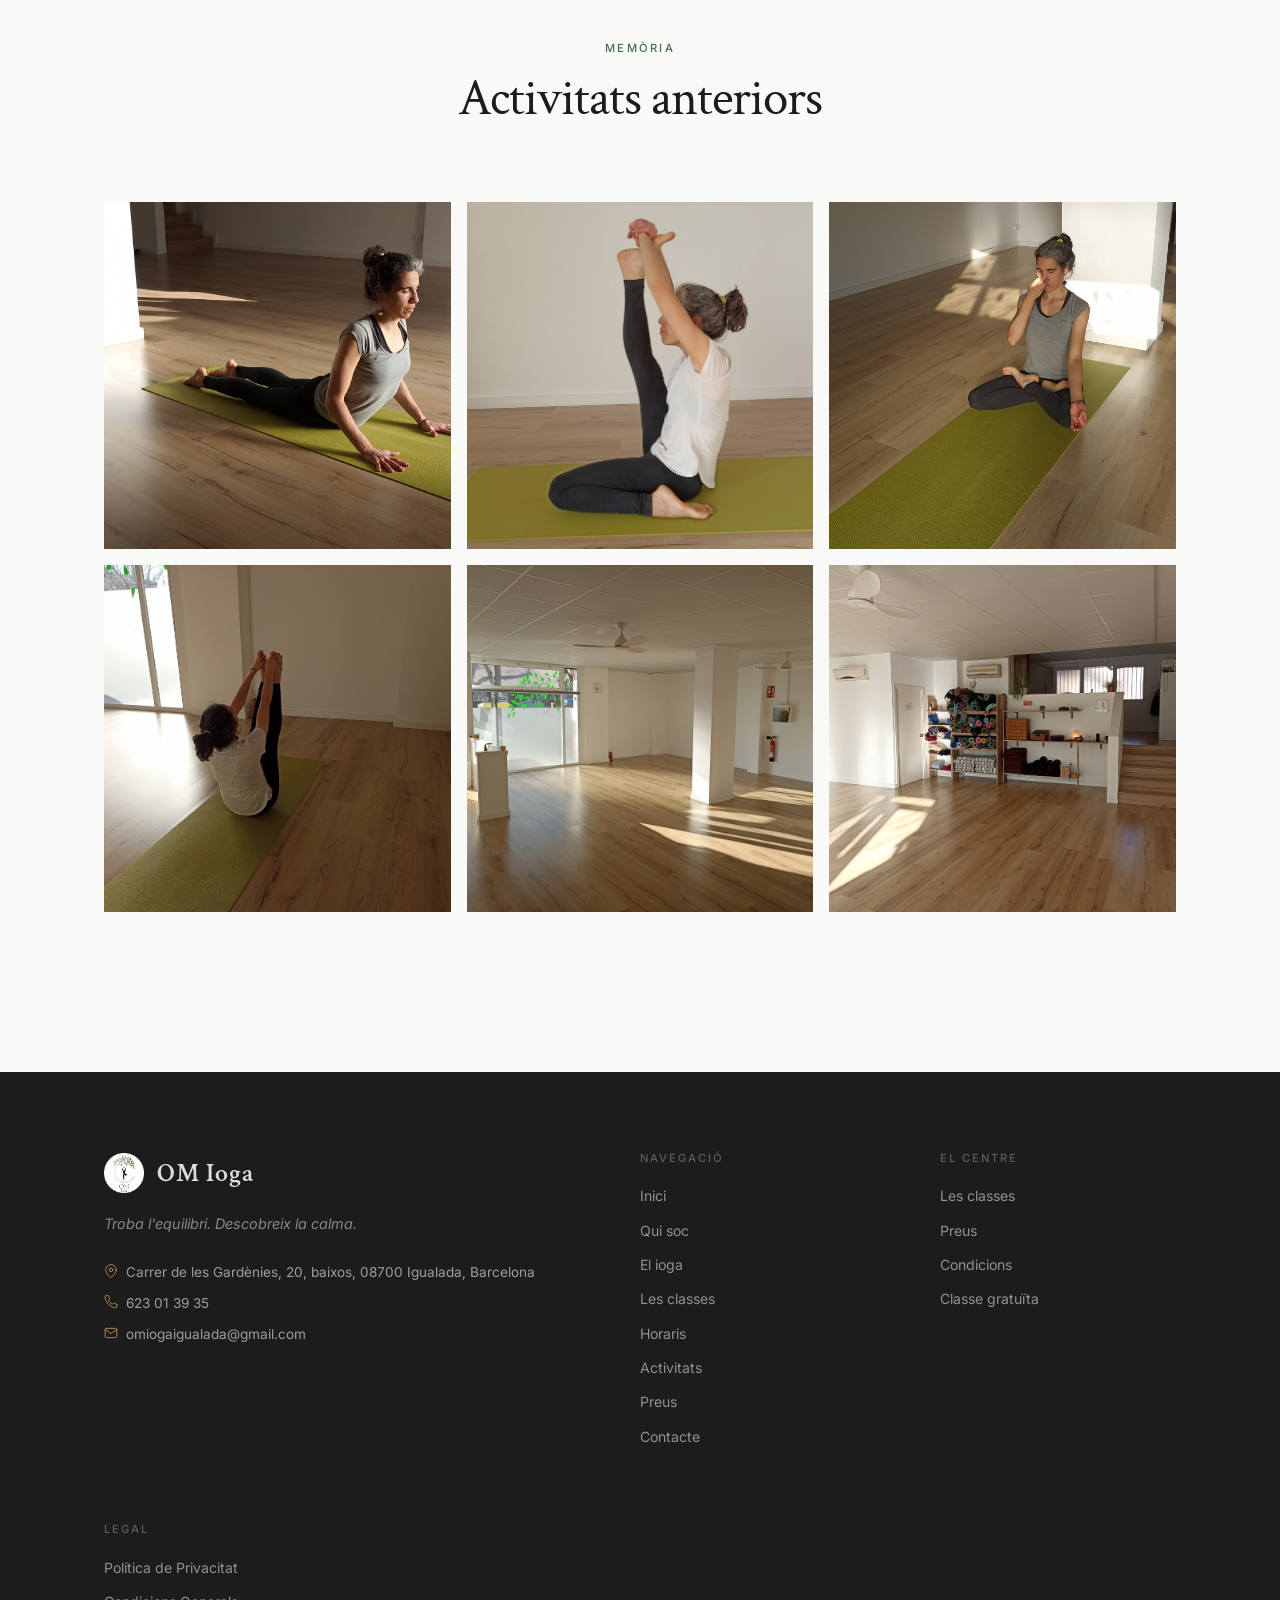
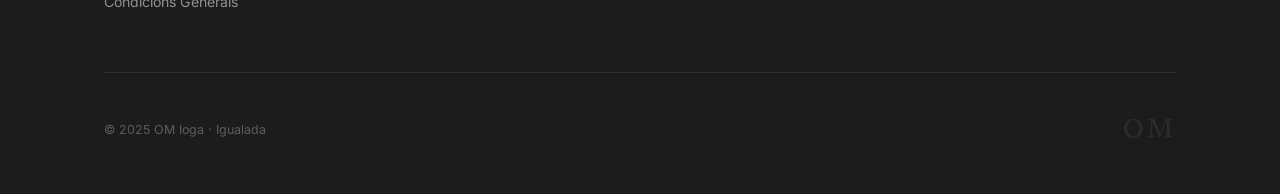
==== commit 9842a390: "Update activitats and add new image" ====
--- a/activitats.html
+++ b/activitats.html
@@ -43,9 +43,9 @@
 
     .activitat-card {
       display: grid;
-      grid-template-columns: 1fr 1fr;
+    grid-template-columns: 1fr 1fr;
       gap: 3rem;
-      align-items: center;
+    align-items: start;
       background: var(--white);
       border-radius: var(--radius-lg);
       overflow: hidden;
@@ -56,8 +56,8 @@
     }
     .activitat-card img {
       width: 100%;
-      height: 420px;
-      object-fit: cover;
+      height: auto;
+      max-height: 70vh;
       display: block;
     }
     .activitat-info {
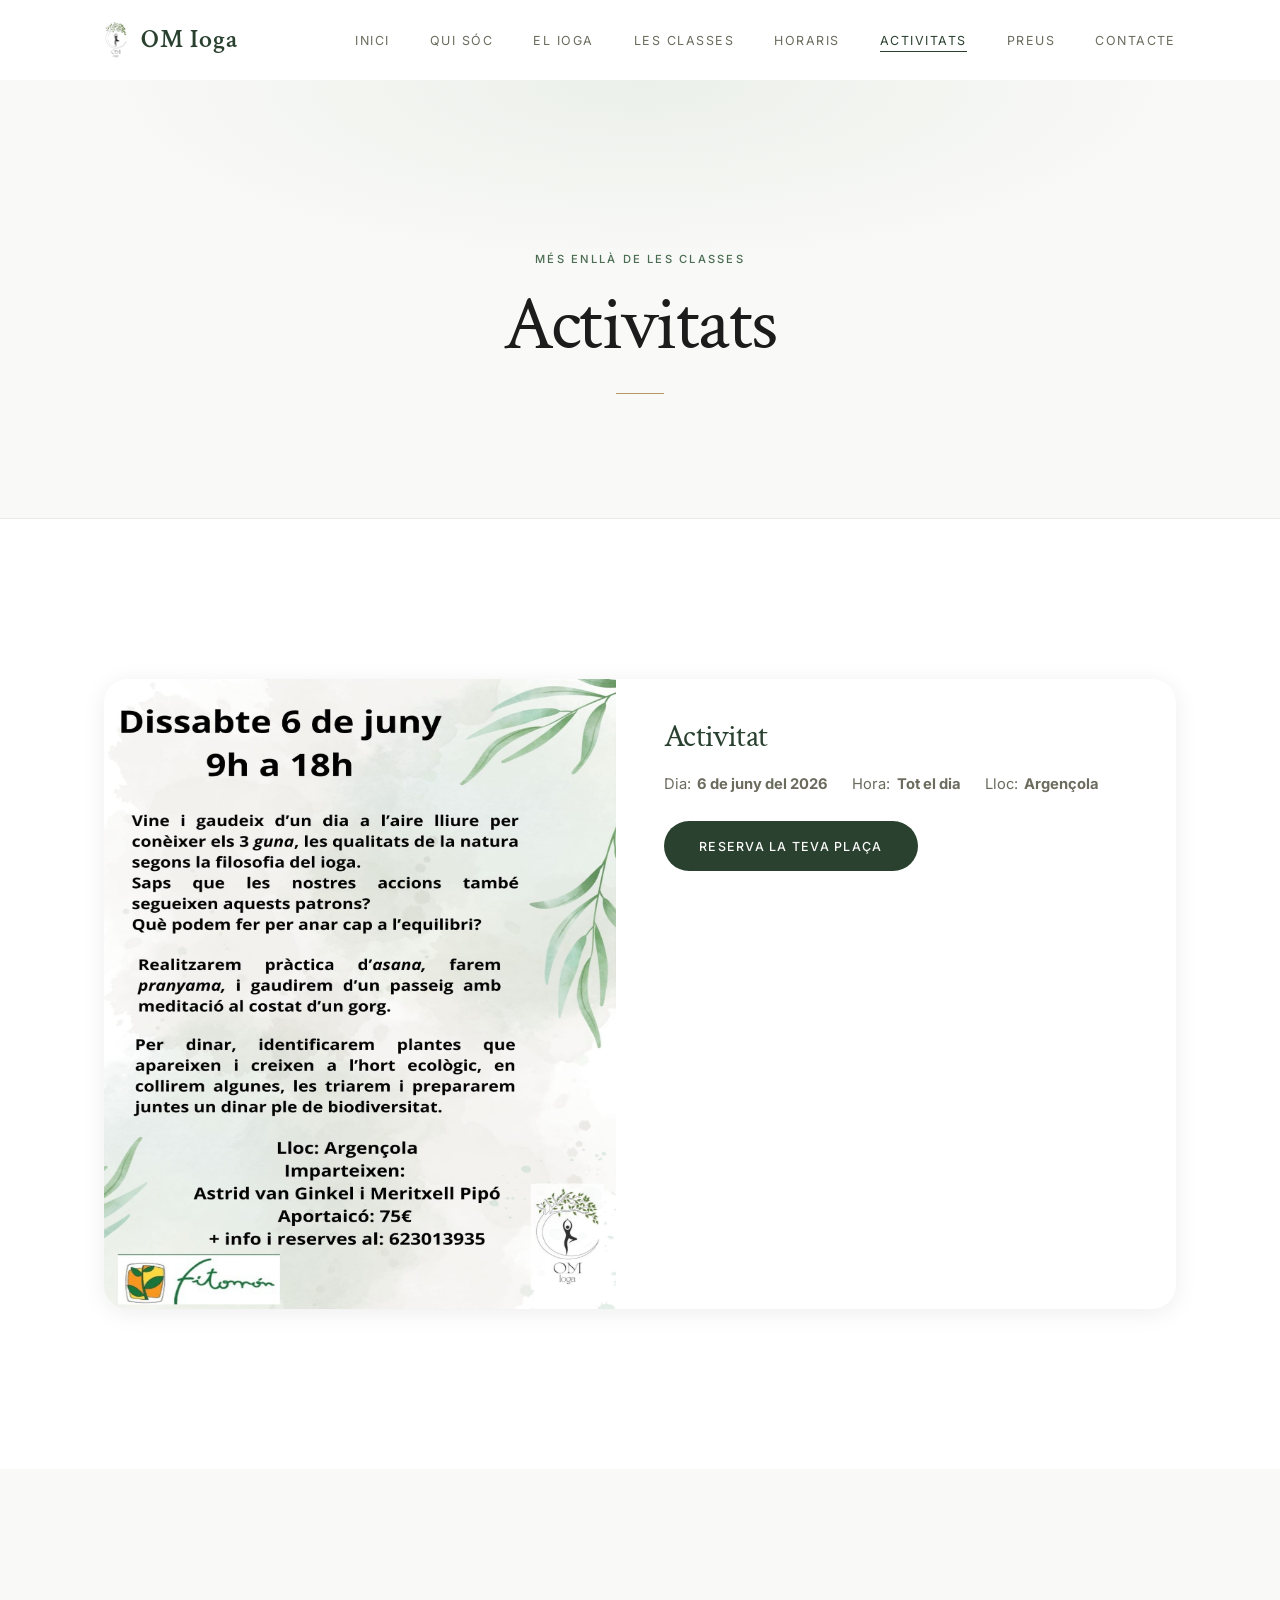
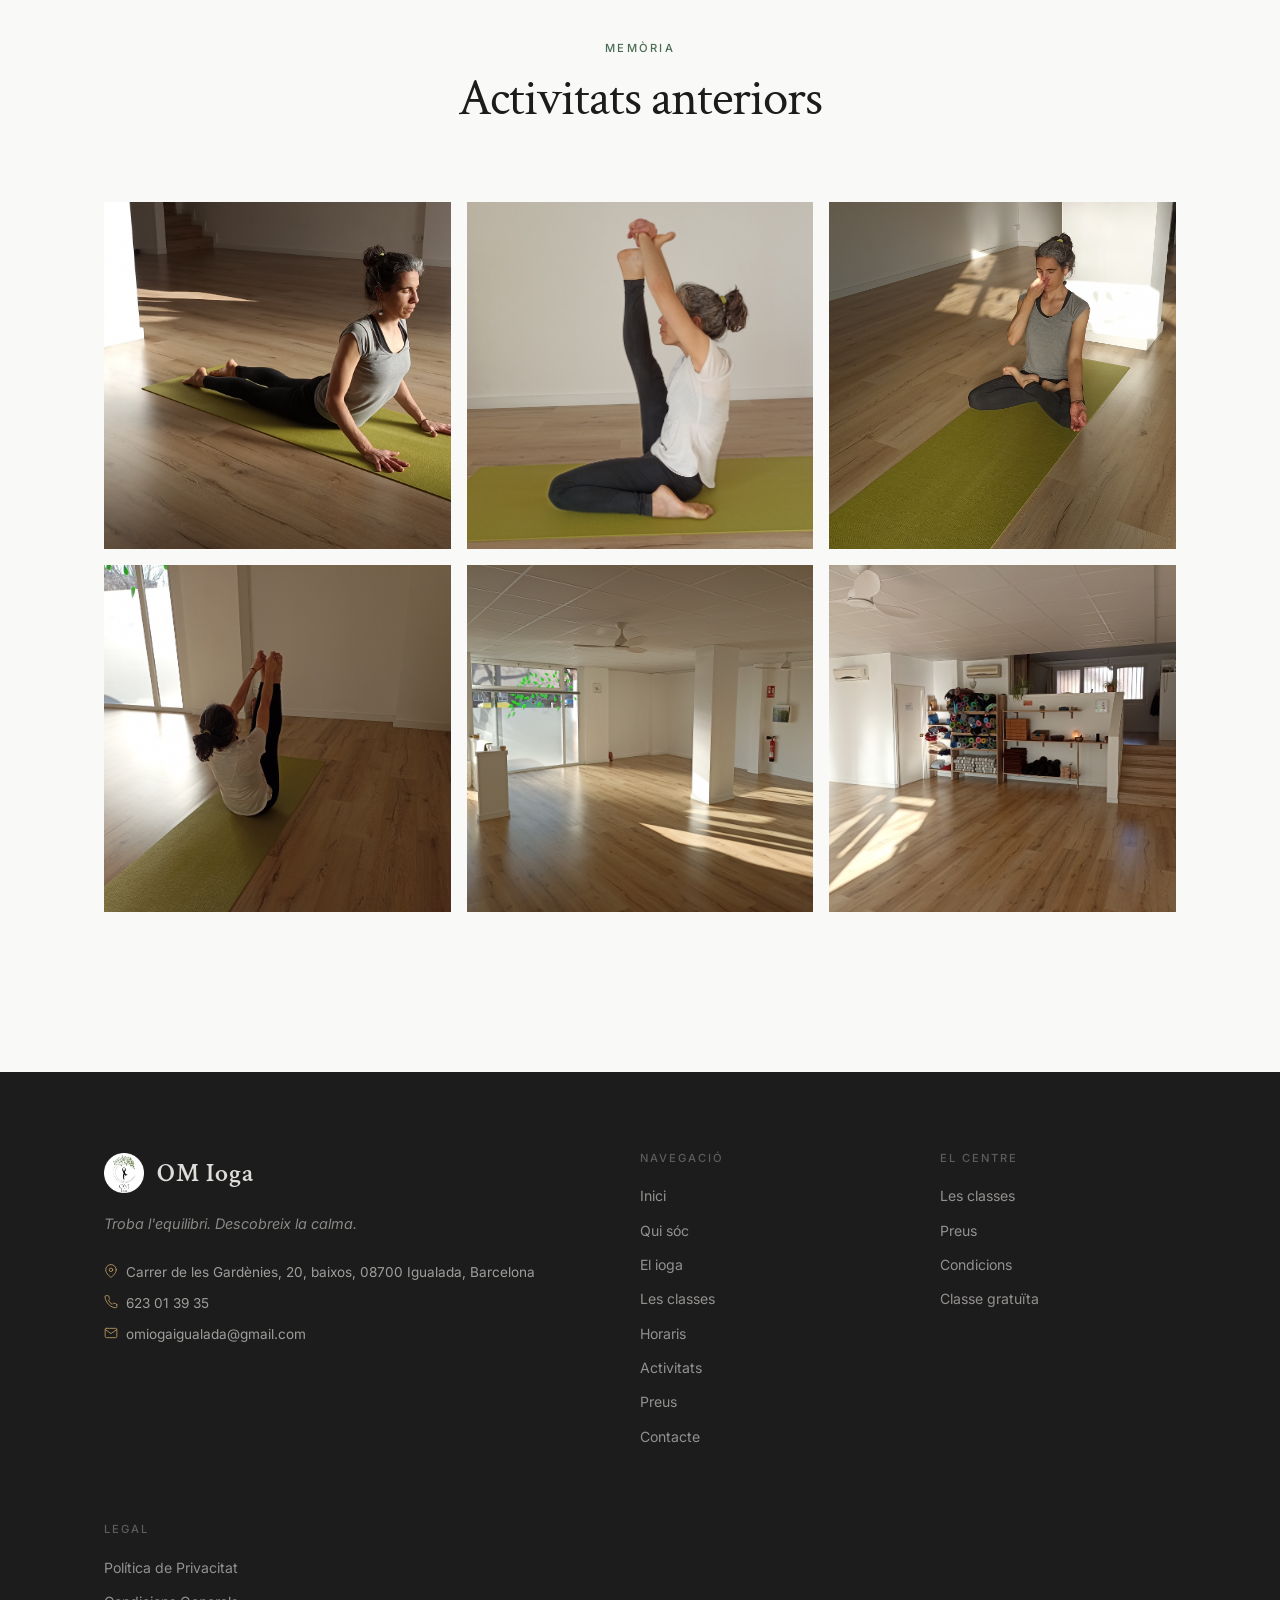
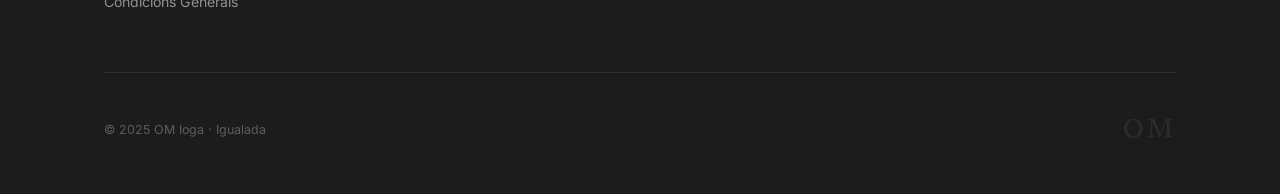
==== commit a3f1141b: "Ultims canvis" ====
--- a/activitats.html
+++ b/activitats.html
@@ -138,14 +138,18 @@
   <script>
     // Load and render activitats page from content.json
     document.addEventListener('DOMContentLoaded', async () => {
-      await loadData();
-      buildNav();
-      buildFooter();
-      buildActivitats(DATA.pages.activitats);
-      initNav();
-      initScrollAnimations();
-      initPageTransitions();
-      document.body.style.opacity = '1';
+      try {
+        await loadData();
+        buildNav();  // buildNav now calls initNav() automatically
+        buildFooter();
+        buildActivitats(DATA.pages?.activitats);
+        initScrollAnimations();
+        initPageTransitions();
+        document.body.style.opacity = '1';
+      } catch (error) {
+        console.error('Error initializing page:', error);
+        document.body.style.opacity = '1';
+      }
     });
   </script>
 </body>
--- a/css/styles.css
+++ b/css/styles.css
@@ -184,11 +184,6 @@
   align-items: center;
 }
 
-.nav-logo .logo-symbol {
-  font-size: 1.1rem;
-  color: var(--gold);
-}
-
 .nav-menu {
   display: flex;
   align-items: center;
@@ -489,12 +484,14 @@
 /* ── Pillars (Home) ── */
 .pillars-section {
   padding: var(--section-gap) 0;
+  text-align: center;
 }
 
 .pillars-grid {
   display: grid;
   grid-template-columns: repeat(3, 1fr);
   gap: 2rem;
+  text-align: center;
 }
 
 .pillar-card {
@@ -505,6 +502,7 @@
   transition: transform var(--transition), box-shadow var(--transition);
   position: relative;
   overflow: hidden;
+  text-align: center;
 }
 
 .pillar-card::before {
@@ -521,6 +519,7 @@
 .pillar-card:hover {
   transform: translateY(-6px);
   box-shadow: var(--shadow-md);
+  text-align: center;
 }
 
 .pillar-card:hover::before {
@@ -530,7 +529,8 @@
 .pillar-icon {
   width: 48px;
   height: 48px;
-  margin-bottom: 1.5rem;
+  margin: 0 auto 1.5rem;
+  align-items: center;
 }
 
 .pillar-card h3 {
@@ -2038,6 +2038,202 @@
 
 .intro-grid .carousel-container {
   aspect-ratio: 3 / 2;
+}
+
+/* ══════════════════════════════════════════
+   POLICY DE PRIVACITAT — Visual Improvements
+   ══════════════════════════════════════════ */
+
+.policy-intro-section {
+  padding: 80px 0;
+  background: var(--cream-dark);
+}
+
+.policy-intro-box {
+  max-width: 820px;
+  margin: 0 auto;
+  background: var(--white);
+  border-radius: var(--radius-lg);
+  padding: 3rem 2.5rem;
+  border-left: 4px solid var(--gold);
+  box-shadow: 0 2px 20px rgba(42, 65, 48, 0.08);
+}
+
+.policy-intro-text {
+  font-size: 1.1rem;
+  color: var(--text);
+  line-height: 1.85;
+  text-align: center;
+  margin: 0;
+}
+
+.policy-sections {
+  display: grid;
+  grid-template-columns: 1fr;
+  gap: 2rem;
+}
+
+.policy-section {
+  background: var(--white);
+  border-radius: var(--radius);
+  padding: 2.5rem;
+  border: 1px solid var(--border);
+  transition: all var(--transition);
+  border-left: 4px solid var(--green-pale);
+}
+
+.policy-section:hover {
+  transform: translateX(4px);
+  box-shadow: var(--shadow);
+  border-left-color: var(--gold);
+}
+
+.policy-section h3 {
+  font-family: var(--font-body);
+  font-weight: 600;
+  font-size: 1.1rem;
+  color: var(--green-deep);
+  margin-bottom: 1.5rem;
+  text-transform: uppercase;
+  letter-spacing: 0.05em;
+}
+
+.policy-section--responsibility {
+  background: linear-gradient(135deg, rgba(42, 65, 48, 0.02) 0%, rgba(184, 150, 96, 0.02) 100%);
+  border-left-color: var(--green-mid);
+}
+
+.policy-section--responsibility:hover {
+  border-left-color: var(--green-deep);
+}
+
+.policy-section--data {
+  background: linear-gradient(135deg, rgba(138, 175, 142, 0.04) 0%, rgba(200, 220, 200, 0.04) 100%);
+  border-left-color: var(--green-light);
+}
+
+.policy-section--data:hover {
+  border-left-color: var(--green-mid);
+}
+
+.policy-section--rights {
+  background: linear-gradient(135deg, rgba(184, 150, 96, 0.04) 0%, rgba(212, 184, 122, 0.04) 100%);
+  border-left-color: var(--gold-light);
+}
+
+.policy-section--rights:hover {
+  border-left-color: var(--gold);
+}
+
+.policy-section--security {
+  background: linear-gradient(135deg, rgba(42, 65, 48, 0.04) 0%, rgba(138, 175, 142, 0.04) 100%);
+  border-left-color: var(--green-deep);
+}
+
+.policy-section--security:hover {
+  border-left-color: var(--gold);
+}
+
+.policy-list {
+  list-style: none;
+  display: flex;
+  flex-direction: column;
+  gap: 1rem;
+}
+
+.policy-list li {
+  display: flex;
+  gap: 1rem;
+  align-items: flex-start;
+  color: var(--text-light);
+  line-height: 1.7;
+  font-size: 0.95rem;
+  padding-left: 0;
+}
+
+.policy-list li::before {
+  content: "▸";
+  display: inline-flex;
+  align-items: center;
+  color: var(--gold);
+  font-weight: bold;
+  min-width: 20px;
+  flex-shrink: 0;
+}
+
+.policy-contact-section {
+  padding: 100px 0;
+  background: var(--green-deep);
+  position: relative;
+  overflow: hidden;
+}
+
+.policy-contact-section::before {
+  content: '';
+  position: absolute;
+  inset: 0;
+  background: radial-gradient(ellipse 60% 60% at 50% 50%, rgba(138, 175, 142, 0.15) 0%, transparent 70%);
+  pointer-events: none;
+}
+
+.policy-contact-box {
+  max-width: 820px;
+  margin: 0 auto;
+  background: rgba(255, 255, 255, 0.95);
+  border-radius: var(--radius-lg);
+  padding: 3.5rem;
+  box-shadow: 0 8px 60px rgba(42, 65, 48, 0.15);
+  position: relative;
+  z-index: 1;
+}
+
+.policy-contact-box h3 {
+  color: var(--green-deep);
+  font-size: 1.6rem;
+  margin-bottom: 1rem;
+  text-align: center;
+}
+
+.policy-contact-box > p:first-of-type {
+  text-align: center;
+  color: var(--text-light);
+  margin-bottom: 2rem;
+  font-size: 1rem;
+}
+
+.contact-details {
+  display: grid;
+  grid-template-columns: 1fr;
+  gap: 1.25rem;
+  margin: 2.5rem 0;
+  padding: 2rem 0;
+  border-top: 1px solid var(--border);
+  border-bottom: 1px solid var(--border);
+}
+
+.contact-item {
+  display: flex;
+  align-items: flex-start;
+  gap: 1rem;
+  color: var(--text);
+  font-size: 0.95rem;
+  line-height: 1.6;
+}
+
+.contact-item strong {
+  color: var(--gold);
+  display: block;
+  width: 80px;
+  flex-shrink: 0;
+  font-weight: 600;
+}
+
+.policy-footer-note {
+  text-align: center;
+  color: var(--text-light);
+  font-size: 0.85rem;
+  margin: 0;
+  padding-top: 1rem;
 }
 
 /* ══════════════════════════════════════════
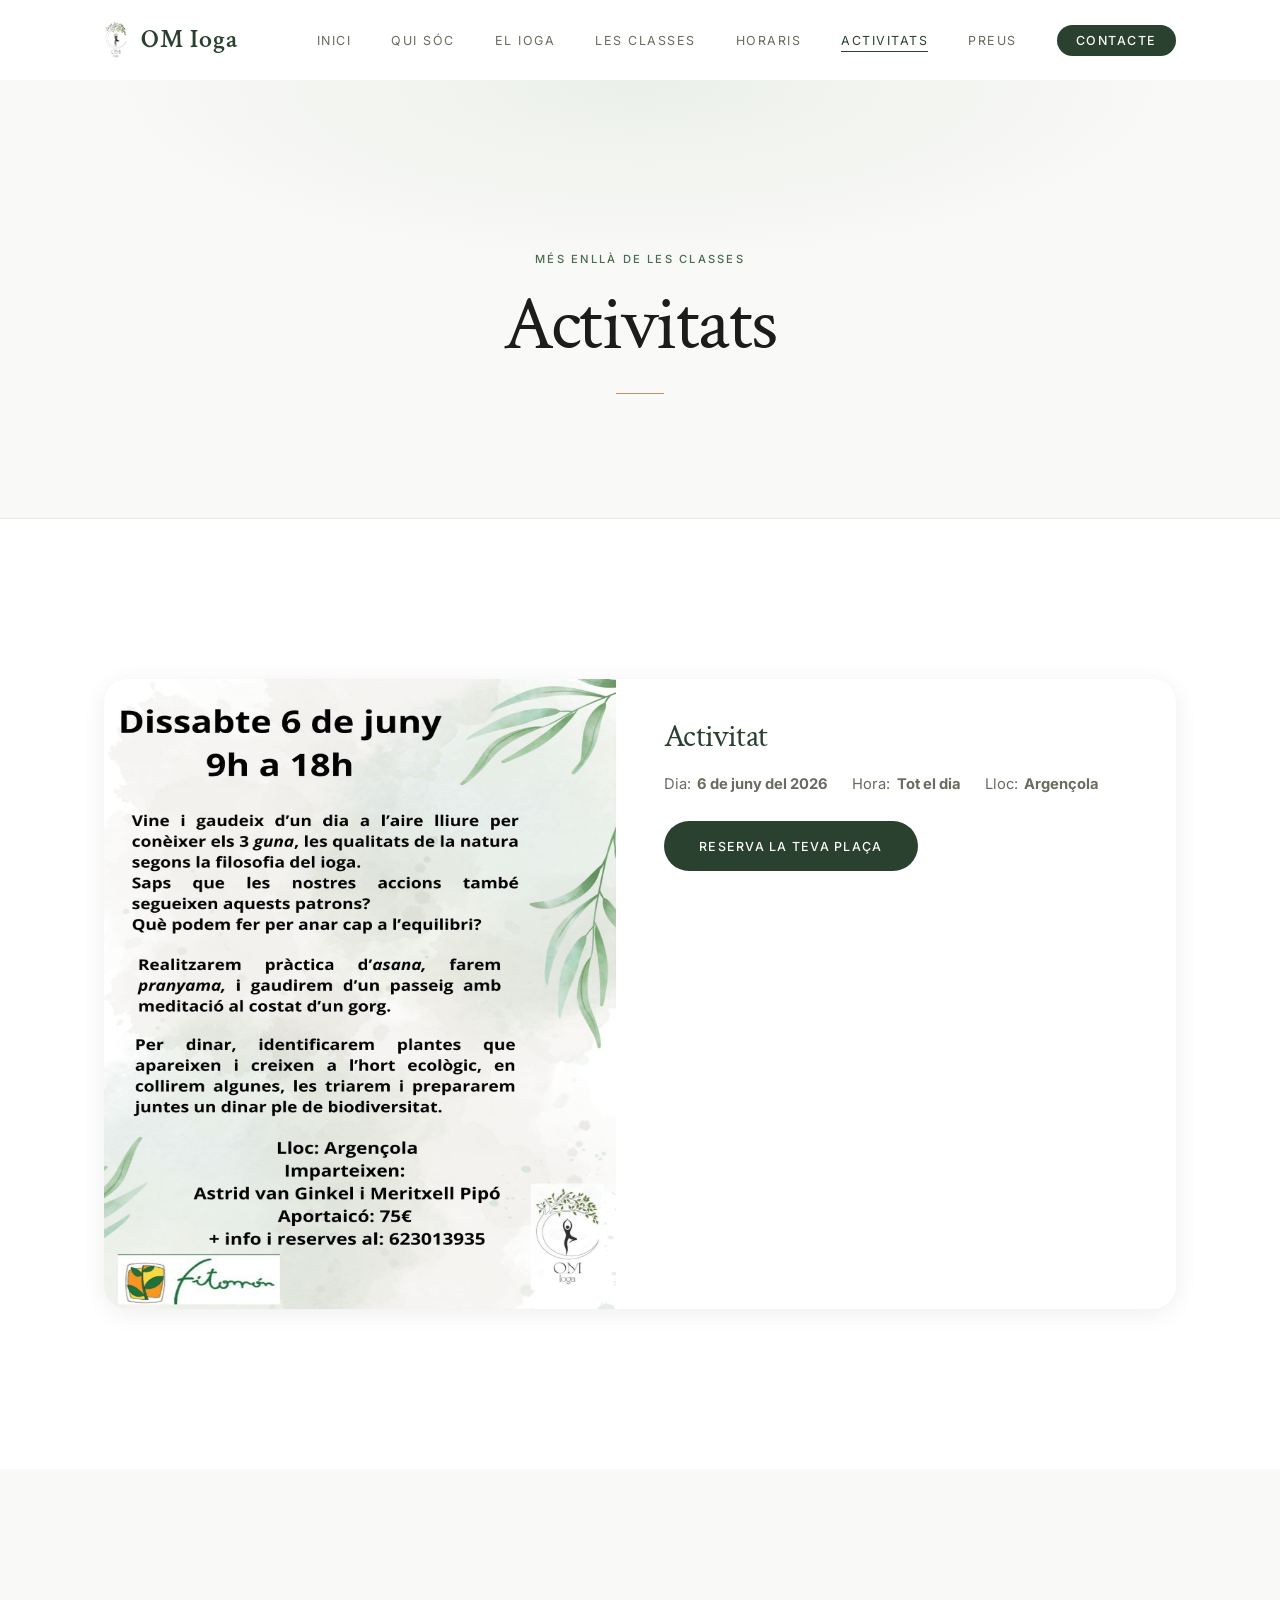
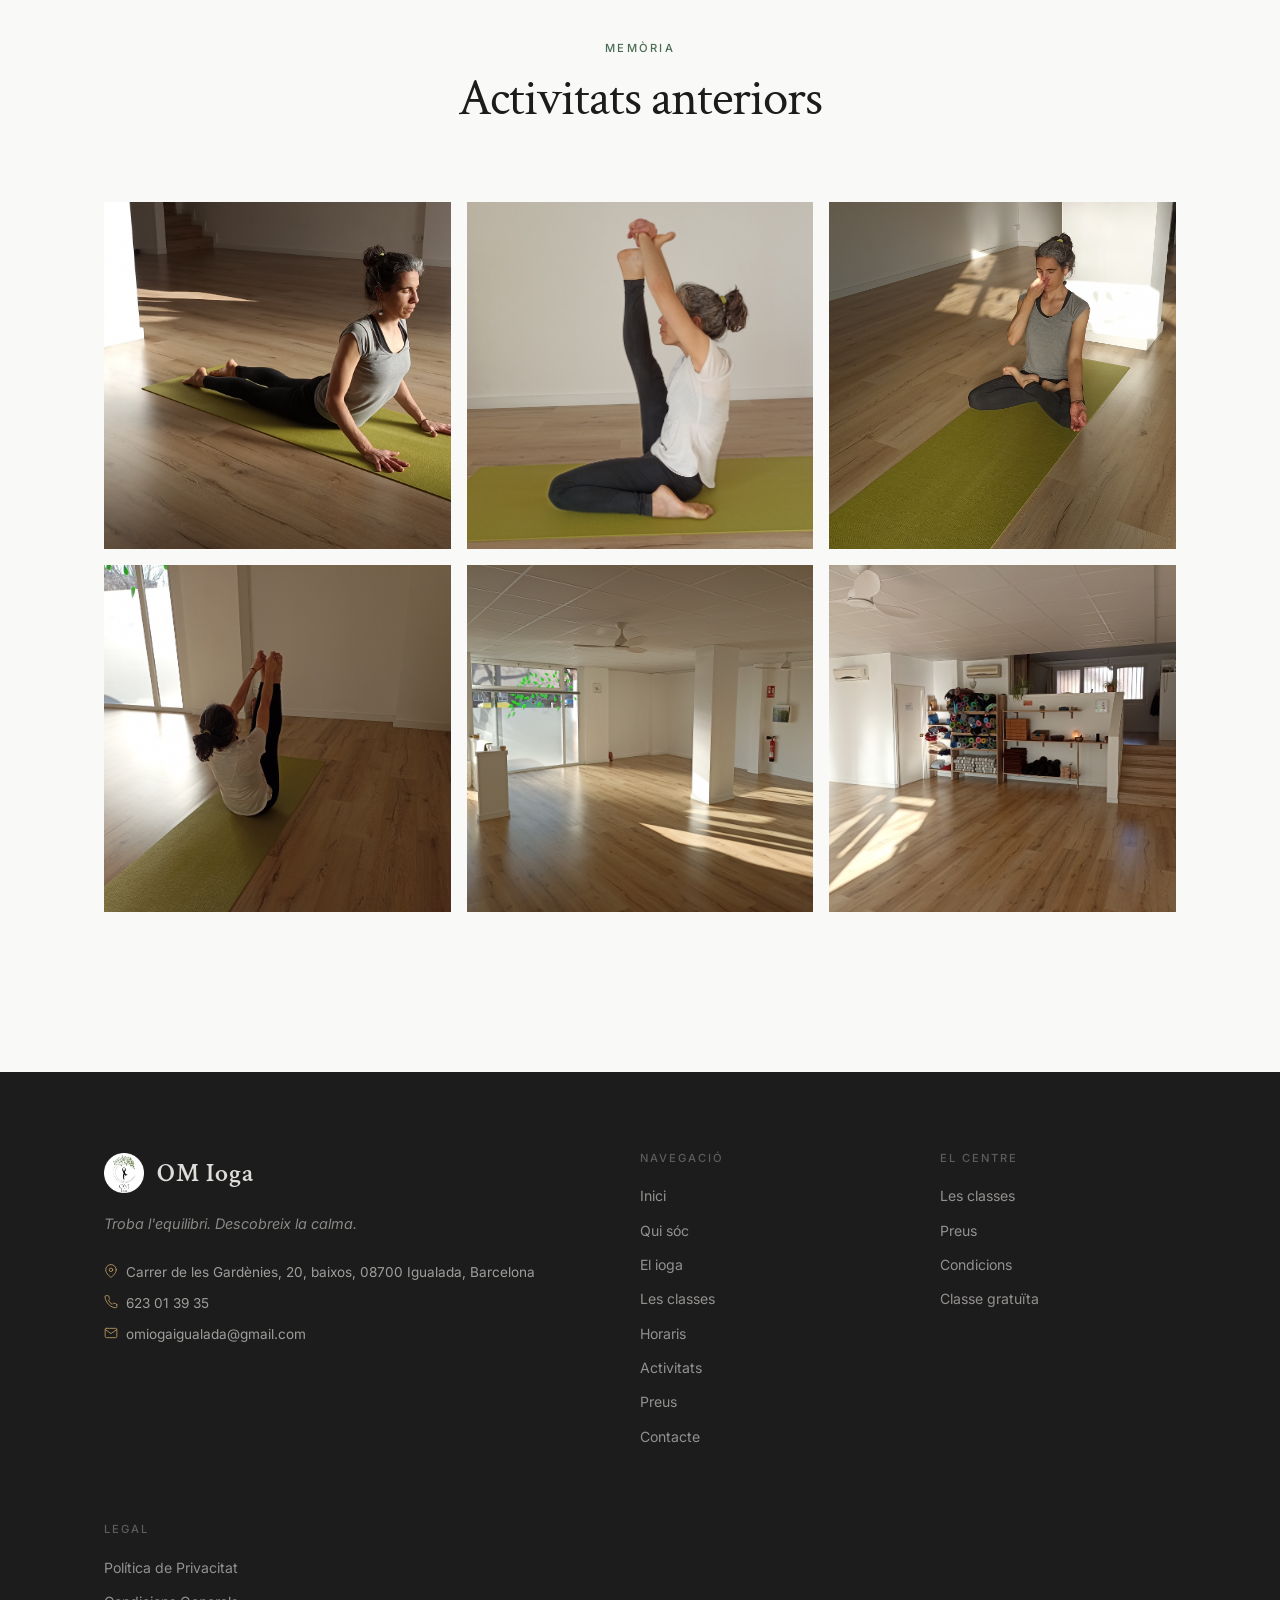
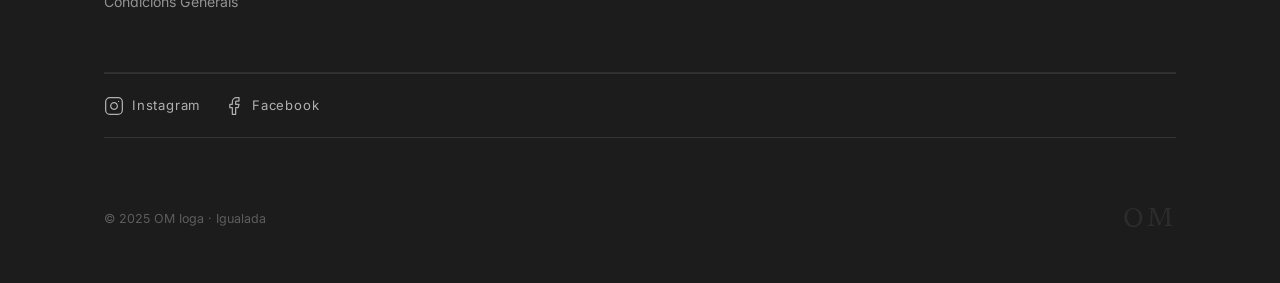
==== commit 739df1b7: "Ultima Millora" ====
--- a/activitats.html
+++ b/activitats.html
@@ -13,7 +13,7 @@
   <meta property="og:type"        content="website" />
   <meta property="og:locale"      content="ca_ES" />
 
-  <link rel="canonical" href="activitats.html" />
+  <link rel="canonical" href="https://omioga.github.io/activitats.html" />
   <link rel="icon" type="image/png" href="assets/images/logo-fondo-blanc.png">
   <link rel="stylesheet" href="css/styles.css" />
   <link rel="preconnect" href="https://fonts.googleapis.com" />
@@ -134,6 +134,7 @@
   <main id="main" role="main"></main>
   <footer id="footer" role="contentinfo"></footer>
   
+  <script src="https://cdn.emailjs.com/dist/email.min.js"></script>
   <script src="js/main.js"></script>
   <script>
     // Load and render activitats page from content.json
--- a/css/styles.css
+++ b/css/styles.css
@@ -2537,3 +2537,231 @@
   margin: 0;
   line-height: 1.6;
 }
+
+
+/* ══════════════════════════════════════════
+   TESTIMONIALS
+   ══════════════════════════════════════════ */
+
+.testimonials-section {
+  background: var(--cream-dark);
+  padding: var(--section-gap) 0;
+}
+
+.testimonials-grid {
+  display: grid;
+  grid-template-columns: repeat(3, 1fr);
+  gap: 2rem;
+}
+
+.testimonial-card {
+  background: var(--white);
+  border-radius: var(--radius-lg);
+  padding: 2.5rem 2rem;
+  border: 1px solid var(--border);
+  display: flex;
+  flex-direction: column;
+  gap: 1.25rem;
+  transition: transform var(--transition), box-shadow var(--transition);
+}
+
+.testimonial-card:hover {
+  transform: translateY(-4px);
+  box-shadow: var(--shadow-md);
+}
+
+.testimonial-stars {
+  display: flex;
+  gap: 3px;
+}
+
+.testimonial-text {
+  font-family: var(--font-display);
+  font-size: 1.05rem;
+  line-height: 1.75;
+  color: var(--text);
+  font-style: italic;
+  flex: 1;
+  text-align: left;
+}
+
+.testimonial-author {
+  display: flex;
+  align-items: center;
+  gap: 0.875rem;
+  padding-top: 1rem;
+  border-top: 1px solid var(--border);
+}
+
+.testimonial-avatar {
+  width: 40px;
+  height: 40px;
+  border-radius: 50%;
+  background: var(--green-pale);
+  color: var(--green-deep);
+  display: flex;
+  align-items: center;
+  justify-content: center;
+  font-family: var(--font-display);
+  font-size: 1.1rem;
+  font-weight: 600;
+  flex-shrink: 0;
+}
+
+.testimonial-name {
+  font-weight: 500;
+  font-size: 0.9rem;
+  color: var(--charcoal);
+}
+
+.testimonial-role {
+  font-size: 0.78rem;
+  color: var(--text-light);
+  margin-top: 2px;
+}
+
+/* ══════════════════════════════════════════
+   SOCIAL FOOTER
+   ══════════════════════════════════════════ */
+
+.footer-social {
+  display: flex;
+  gap: 1.5rem;
+  padding: 1.25rem 0;
+  border-top: 1px solid rgba(255,255,255,0.1);
+  border-bottom: 1px solid rgba(255,255,255,0.1);
+  margin-bottom: 1.5rem;
+}
+
+.footer-social-link {
+  display: inline-flex;
+  align-items: center;
+  gap: 0.5rem;
+  color: rgba(255,255,255,0.65);
+  font-size: 0.82rem;
+  letter-spacing: 0.06em;
+  transition: color var(--transition-fast);
+}
+
+.footer-social-link:hover {
+  color: var(--gold-light);
+}
+
+.footer-social-link svg {
+  flex-shrink: 0;
+}
+
+/* ══════════════════════════════════════════
+   CREDENTIALS TIMELINE
+   ══════════════════════════════════════════ */
+
+.credentials-timeline {
+  max-width: 700px;
+  margin: 0 auto;
+  display: flex;
+  flex-direction: column;
+  gap: 0;
+}
+
+.credential-item {
+  display: grid;
+  grid-template-columns: 140px 1fr;
+  gap: 2rem;
+  padding: 1.5rem 0;
+  border-bottom: 1px solid var(--border);
+  align-items: start;
+}
+
+.credential-item:last-child {
+  border-bottom: none;
+}
+
+.credential-year {
+  font-family: var(--font-body);
+  font-size: 0.75rem;
+  font-weight: 500;
+  letter-spacing: 0.1em;
+  text-transform: uppercase;
+  color: var(--gold);
+  padding-top: 3px;
+}
+
+.credential-title {
+  font-weight: 500;
+  font-size: 1rem;
+  color: var(--charcoal);
+  margin-bottom: 0.25rem;
+}
+
+.credential-place {
+  font-size: 0.88rem;
+  color: var(--text-light);
+}
+
+/* ══════════════════════════════════════════
+   HERO PHOTO (image-based hero improvement)
+   ══════════════════════════════════════════ */
+
+.home-hero__bg {
+  position: absolute;
+  inset: 0;
+  background: radial-gradient(ellipse 80% 80% at 50% -10%, rgba(138, 175, 142, 0.10) 0%, transparent 65%),
+              radial-gradient(ellipse 50% 50% at 85% 80%, rgba(184, 150, 96, 0.06) 0%, transparent 60%);
+}
+
+/* Hero with a real background photo (for future use) */
+.home-hero--photo .home-hero__bg {
+  background: linear-gradient(105deg, rgba(250,250,248,0.96) 45%, rgba(250,250,248,0.7) 70%, rgba(250,250,248,0.1) 100%);
+}
+
+/* ══════════════════════════════════════════
+   NAV SIMPLIFICATION — reduce visual noise
+   ══════════════════════════════════════════ */
+
+.nav-menu li:last-child a {
+  background: var(--green-deep);
+  color: var(--cream) !important;
+  padding: 0.5rem 1.2rem;
+  border-radius: 50px;
+  font-weight: 500;
+}
+
+.nav-menu li:last-child a:hover {
+  background: var(--green-mid);
+  color: var(--cream) !important;
+}
+
+.nav-menu li:last-child a::after {
+  display: none !important;
+}
+
+/* ══════════════════════════════════════════
+   RESPONSIVE — Testimonials & Timeline
+   ══════════════════════════════════════════ */
+
+@media (max-width: 900px) {
+  .testimonials-grid {
+    grid-template-columns: 1fr;
+    gap: 1.25rem;
+  }
+
+  .credential-item {
+    grid-template-columns: 1fr;
+    gap: 0.5rem;
+  }
+
+  .credential-year {
+    font-size: 0.7rem;
+  }
+
+  .footer-social {
+    flex-wrap: wrap;
+    gap: 1rem;
+  }
+}
+
+@media (max-width: 600px) {
+  .testimonial-card {
+    padding: 1.75rem 1.5rem;
+  }
+}
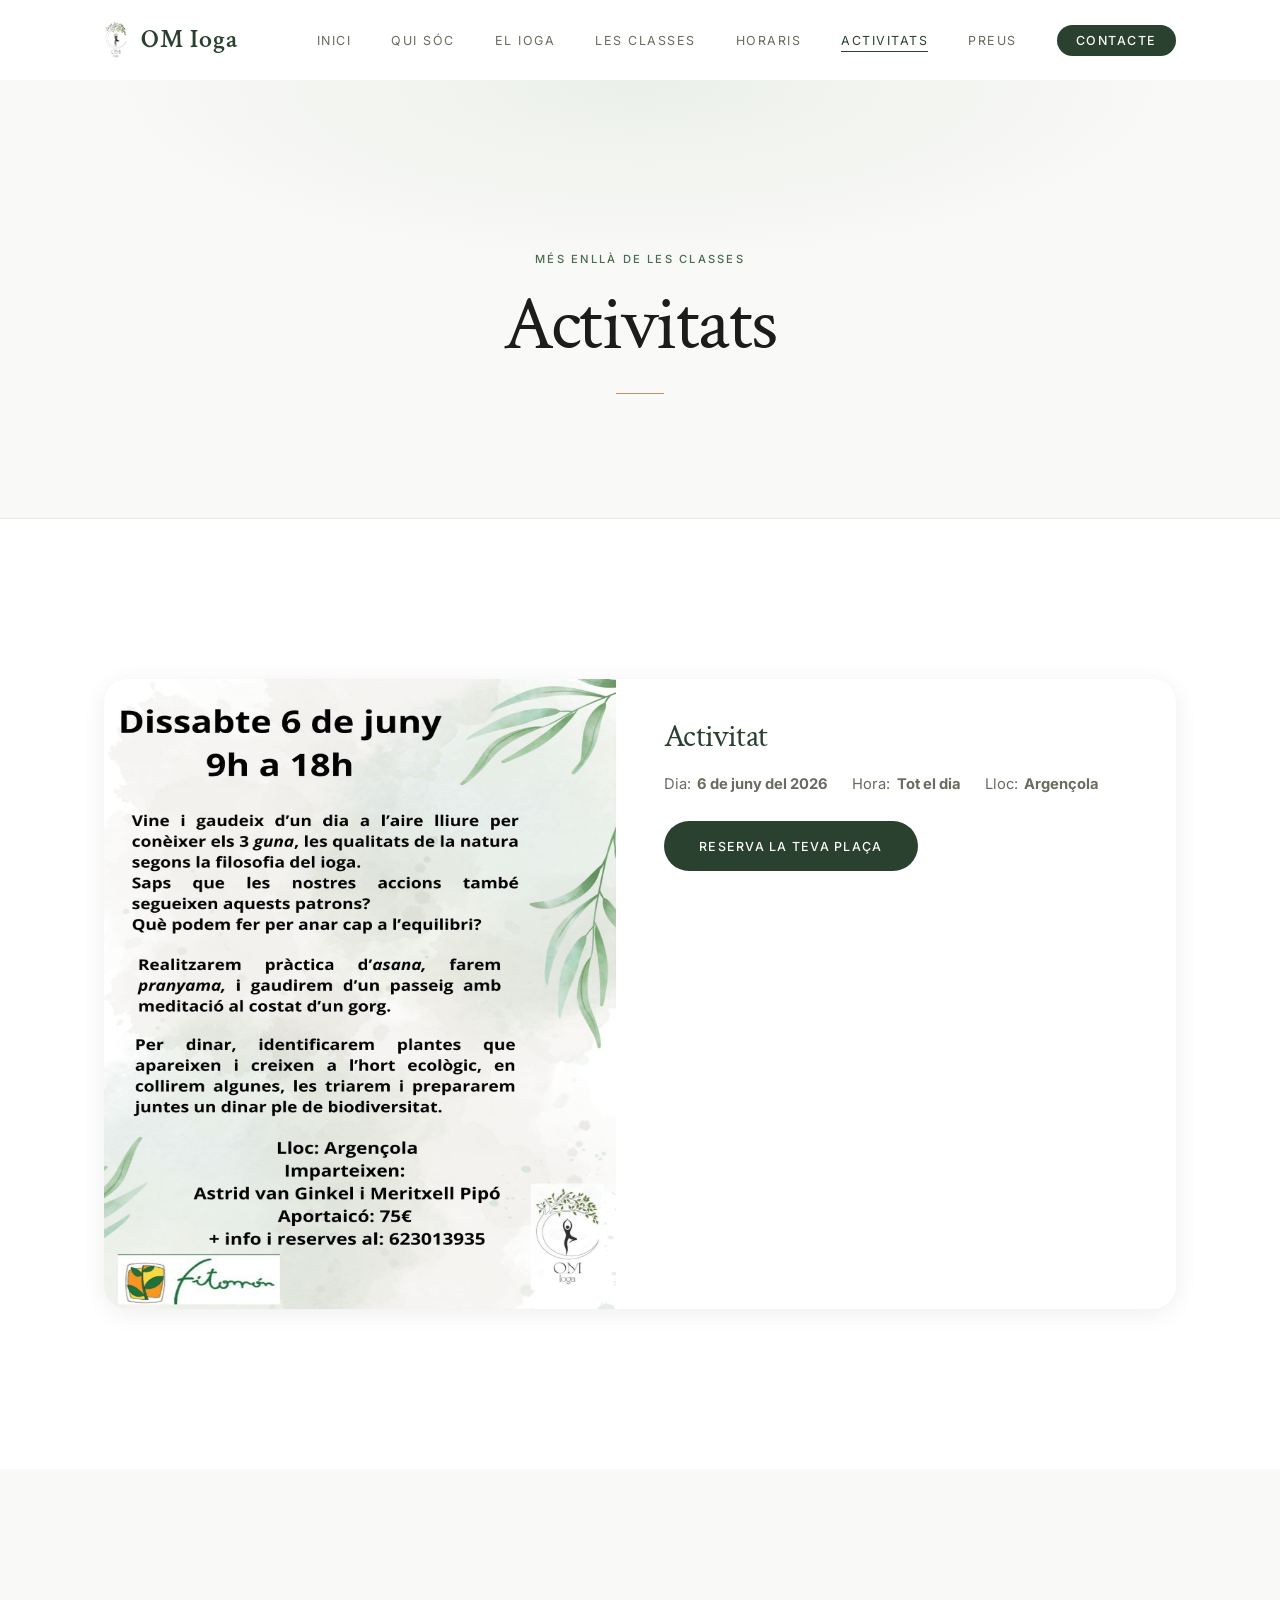
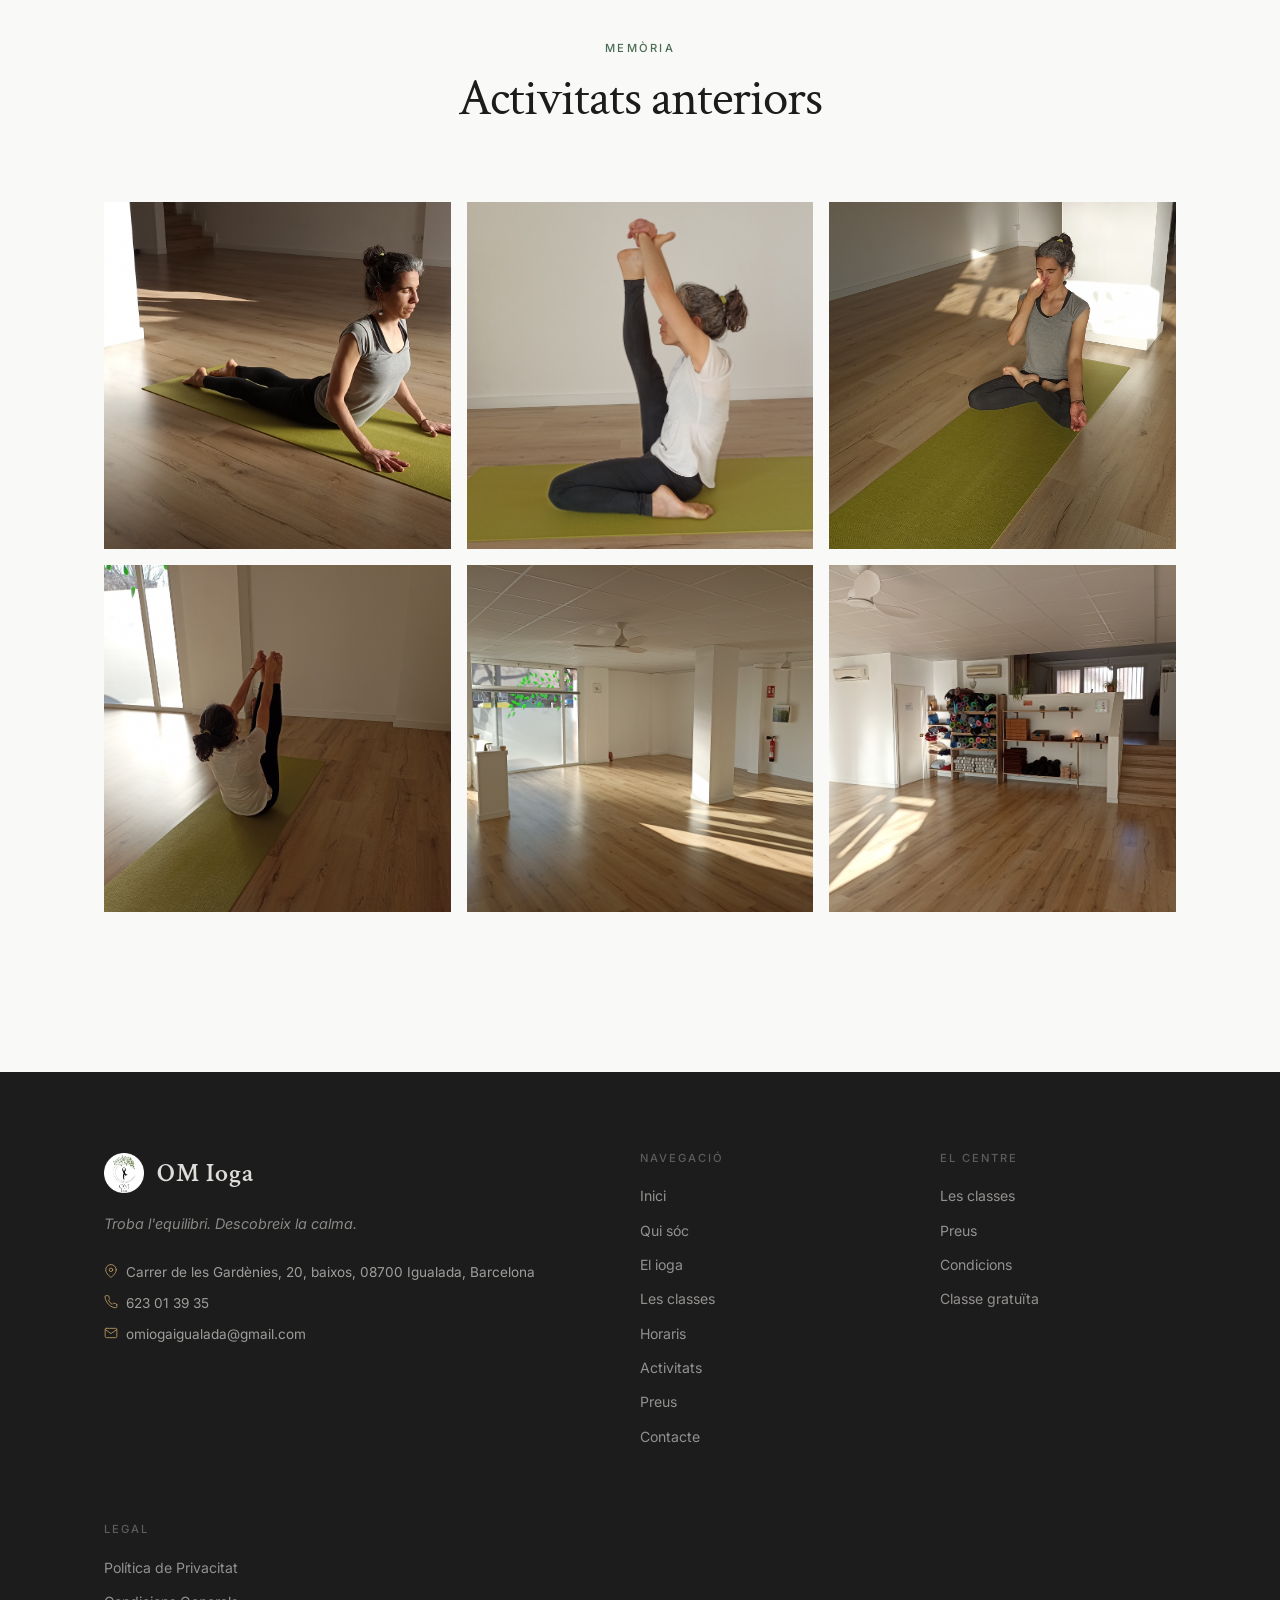
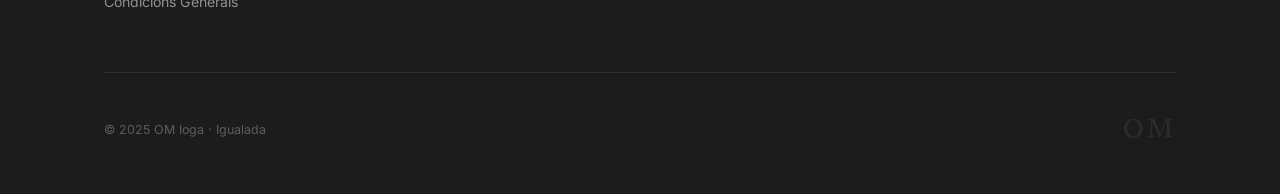
==== commit d6bd8aba: "Ultima Millora" ====
--- a/activitats.html
+++ b/activitats.html
@@ -134,7 +134,6 @@
   <main id="main" role="main"></main>
   <footer id="footer" role="contentinfo"></footer>
   
-  <script src="https://cdn.emailjs.com/dist/email.min.js"></script>
   <script src="js/main.js"></script>
   <script>
     // Load and render activitats page from content.json
--- a/css/styles.css
+++ b/css/styles.css
@@ -502,7 +502,7 @@
   transition: transform var(--transition), box-shadow var(--transition);
   position: relative;
   overflow: hidden;
-  text-align: center;
+  text-align: justify;
 }
 
 .pillar-card::before {
@@ -519,7 +519,7 @@
 .pillar-card:hover {
   transform: translateY(-6px);
   box-shadow: var(--shadow-md);
-  text-align: center;
+  text-align: justify;
 }
 
 .pillar-card:hover::before {
@@ -537,6 +537,11 @@
   font-size: 1.4rem;
   margin-bottom: 0.75rem;
   color: var(--green-deep);
+  text-align: justify;
+}
+
+.pillar-card p {
+  text-align: justify;
 }
 
 /* ── Quote Section ── */
@@ -756,6 +761,7 @@
   background: var(--cream);
   border-radius: var(--radius);
   border-bottom: 2px solid var(--green-pale);
+  border-left: 2px solid var(--green-pale);
   transition: border-color var(--transition), transform var(--transition);
 }
 
@@ -767,6 +773,7 @@
 .value-item h4 {
   color: var(--green-deep);
   margin-bottom: 0.75rem;
+  text-align: justify;
 }
 
 /* ── Styles (Tipus de Ioga) ── */
@@ -1305,7 +1312,7 @@
   border-radius: var(--radius-lg);
   padding: 2.5rem;
   border: 1px solid var(--border);
-  text-align: center;
+  text-align: justify;
   transition: transform var(--transition), box-shadow var(--transition);
 }
 
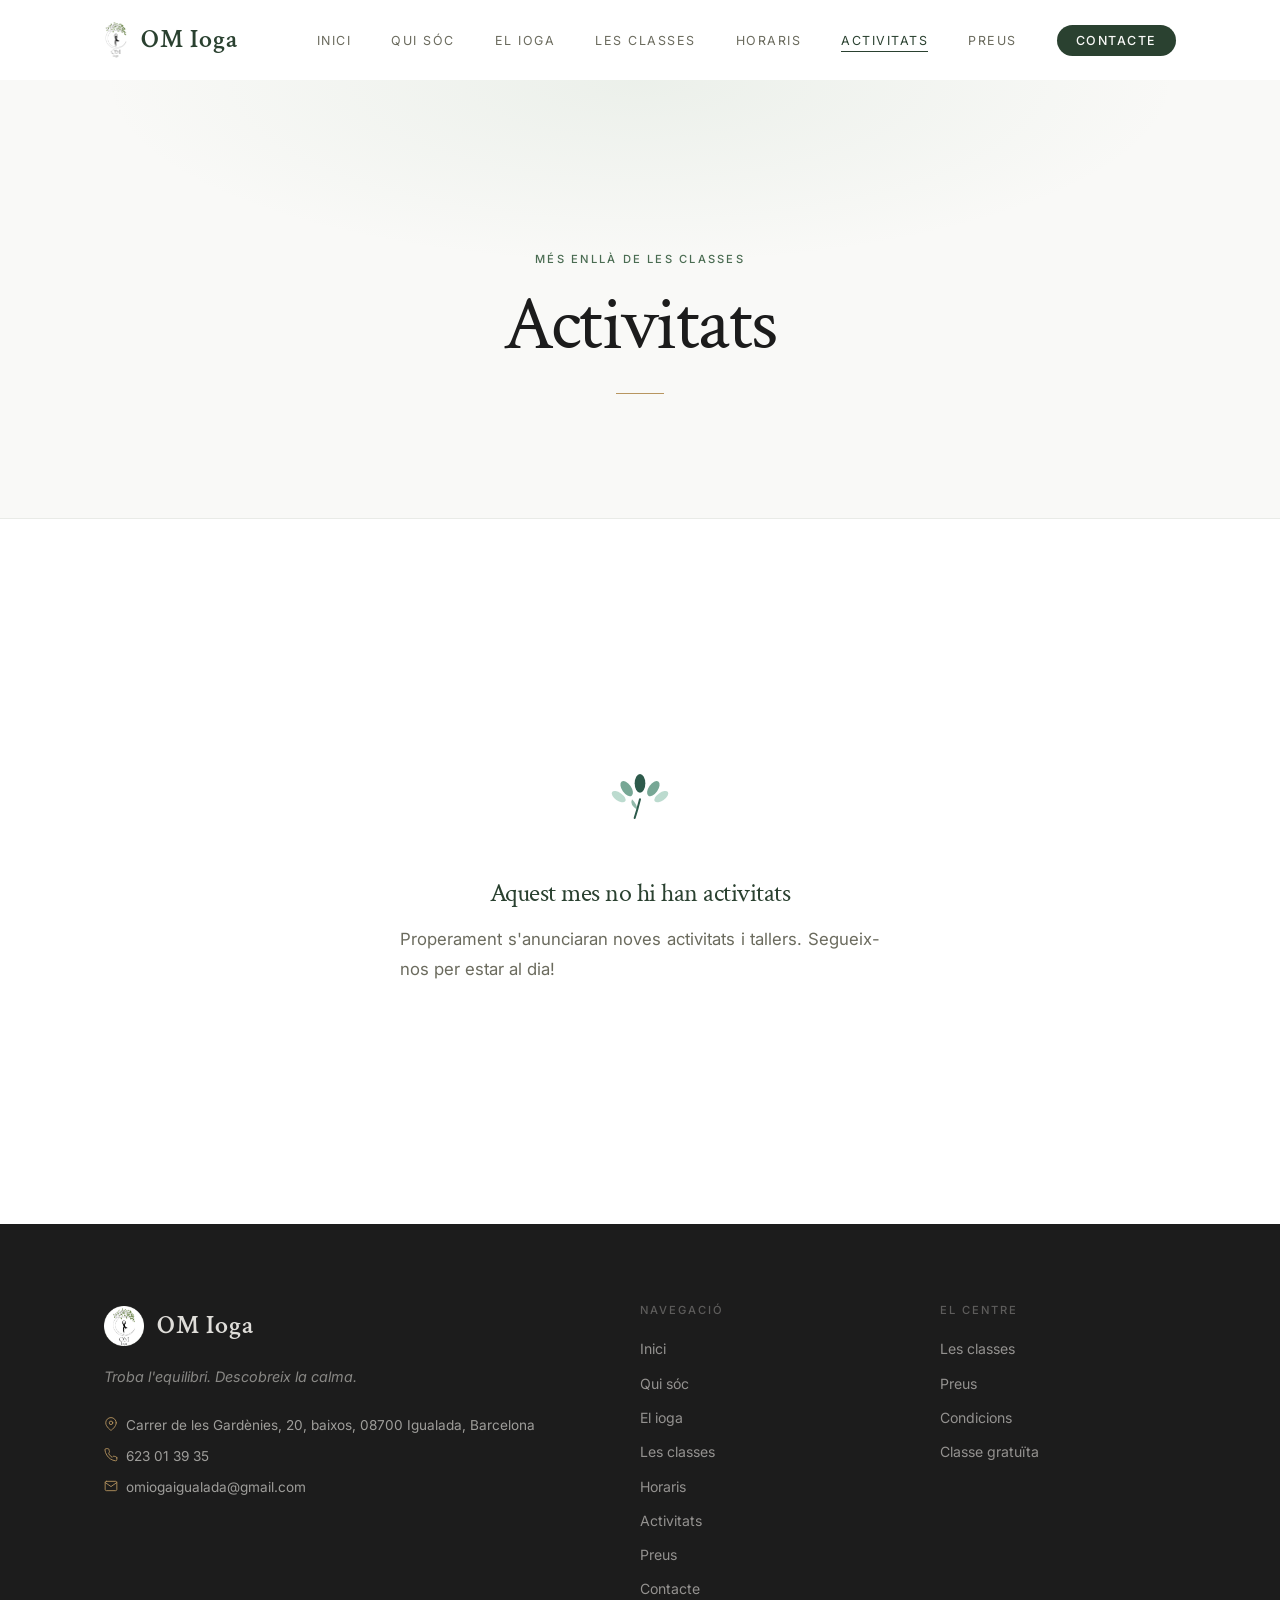
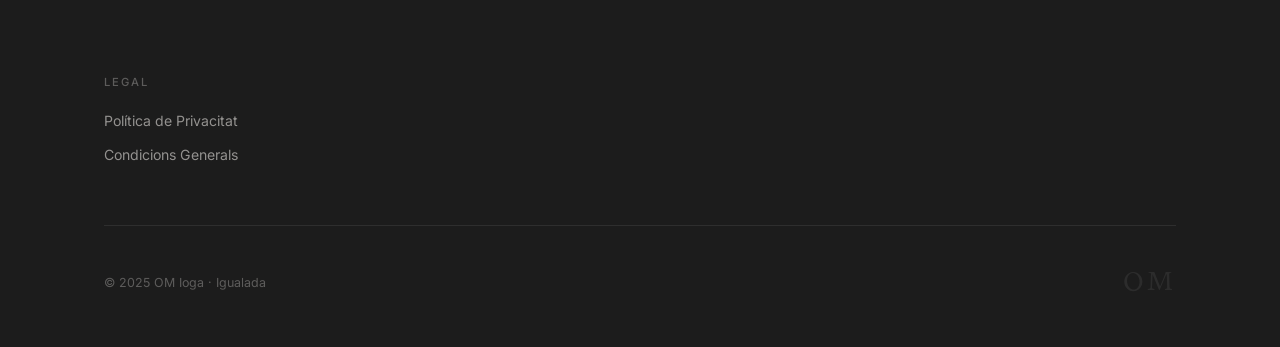
==== commit 7126ee7c: "Configuracio domini" ====
--- a/activitats.html
+++ b/activitats.html
@@ -13,7 +13,7 @@
   <meta property="og:type"        content="website" />
   <meta property="og:locale"      content="ca_ES" />
 
-  <link rel="canonical" href="https://omioga.github.io/activitats.html" />
+  <link rel="canonical" href="https://www.omioga.cat/activitats.html" />
   <link rel="icon" type="image/png" href="assets/images/logo-fondo-blanc.png">
   <link rel="stylesheet" href="css/styles.css" />
   <link rel="preconnect" href="https://fonts.googleapis.com" />
